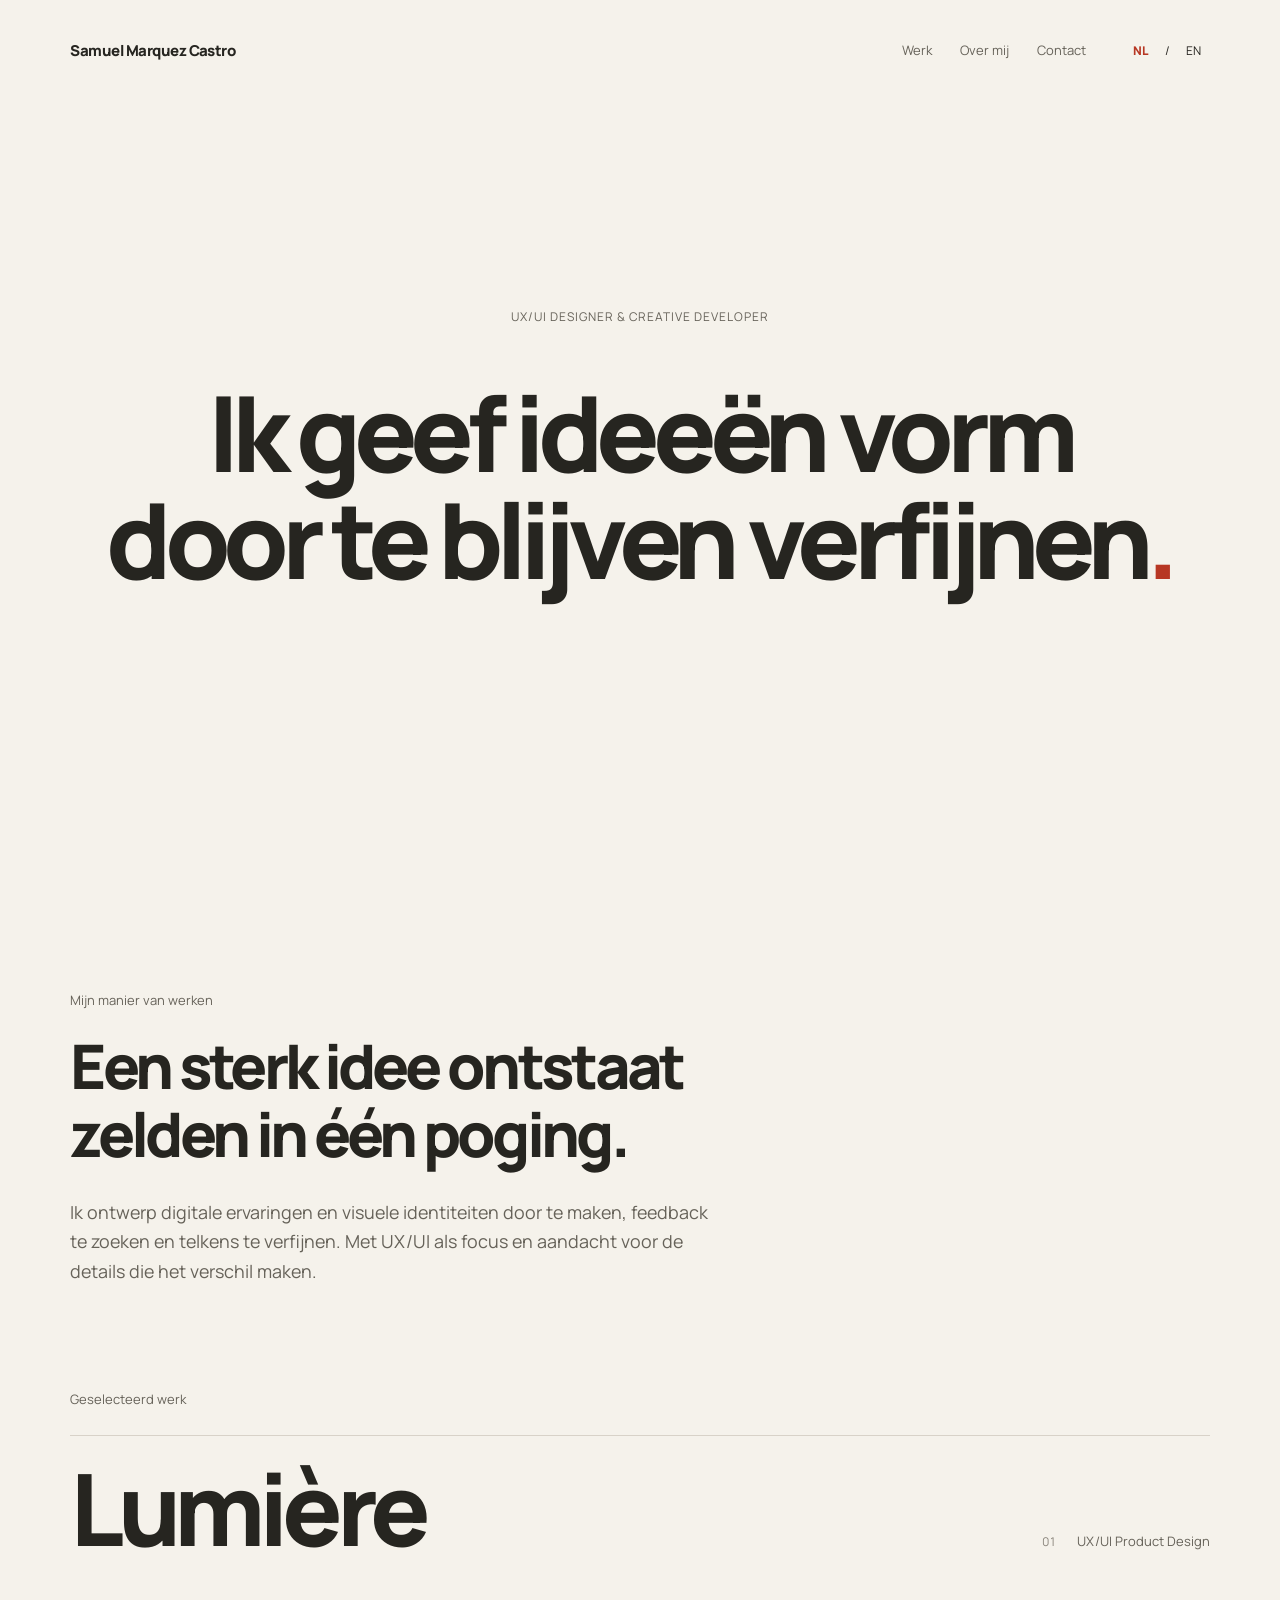
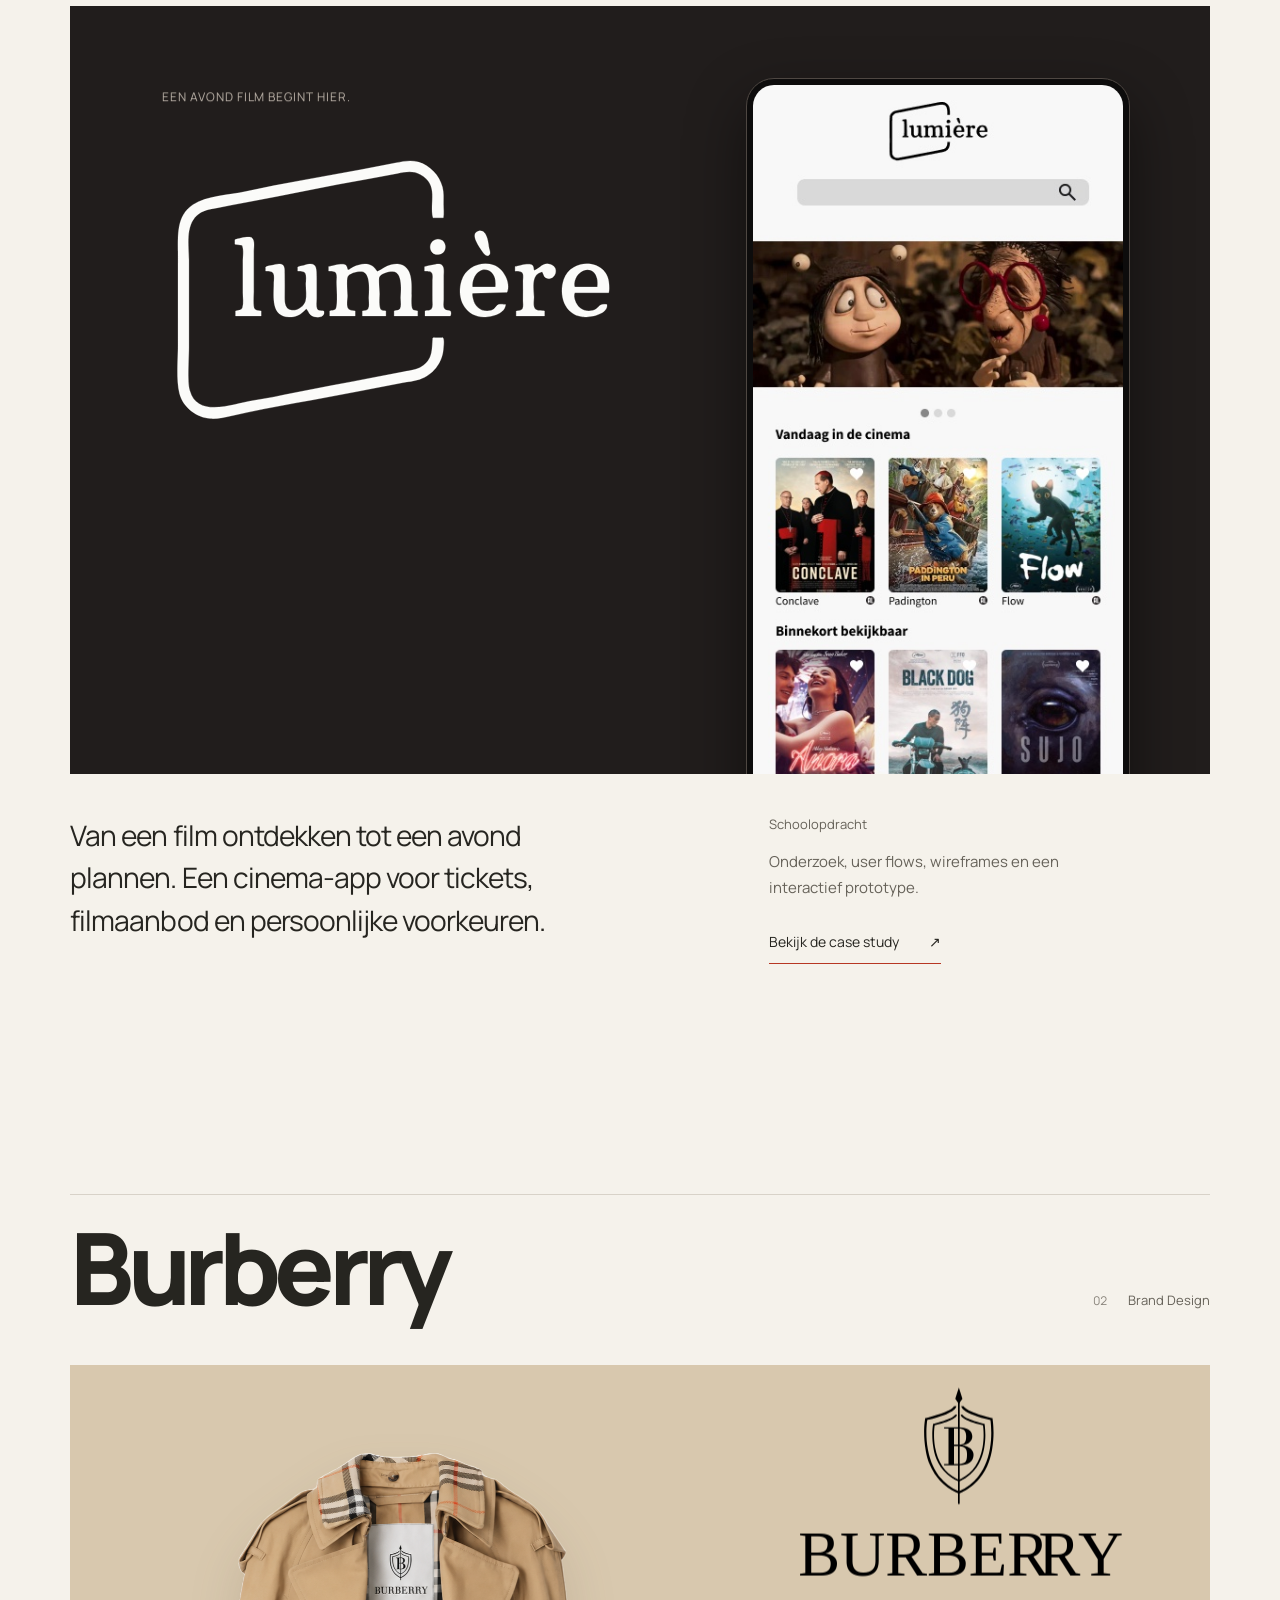
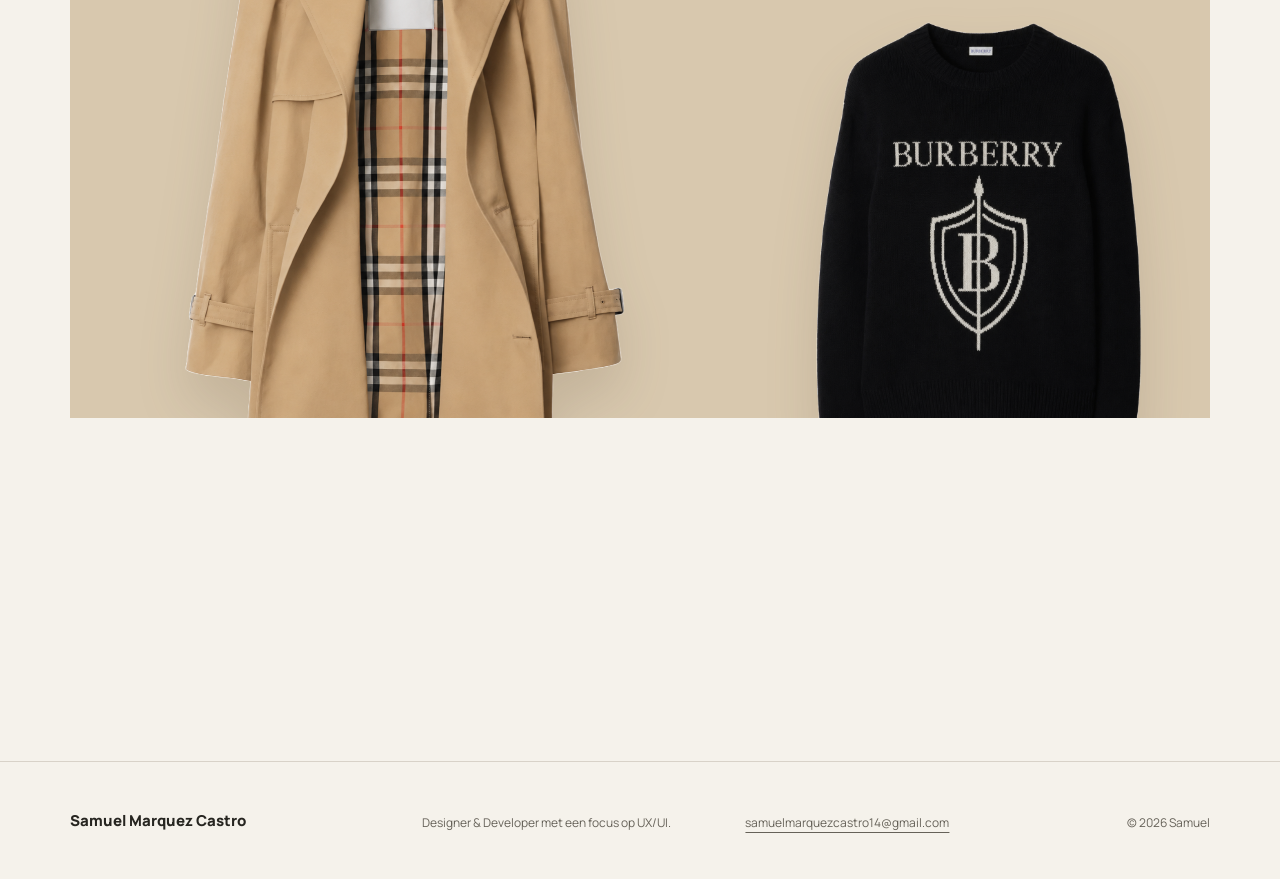
==== index.html @ d587b2b1 "Refine work page project presentation" ====
<!doctype html>
<html lang="nl">
<head>
  <meta charset="utf-8">
  <meta name="viewport" content="width=device-width, initial-scale=1">
  <meta name="description" content="Samuel Marquez Castro. Designer & Developer met een focus op UX/UI en visueel ontwerp.">
  <meta name="theme-color" content="#f5f2eb">
  <title>Samuel | Designer & Developer</title>
  <link rel="icon" href="assets/favicon.png" type="image/png">
  <link rel="preload" href="assets/fonts/manrope-bold.ttf" as="font" type="font/ttf" crossorigin>
  <link rel="stylesheet" href="css/style.css?v=14">
  <script src="js/main.js?v=8" defer></script>
</head>
<body data-page="home">
  <a class="skip-link" href="#main" data-i18n="skip">Naar de inhoud</a>

  <header class="site-header">
    <a class="wordmark" href="index.html" aria-label="Samuel Marquez Castro, home">
      <span class="wordmark-full">Samuel Marquez Castro</span>
      <span class="wordmark-short" aria-hidden="true">SMC</span>
    </a>
    <div class="header-actions">
      <nav class="site-nav" aria-label="Hoofdnavigatie" data-i18n-aria="mainNavigation">
        <a href="work.html" data-page-link="work.html" data-i18n="navWork">Werk</a>
        <a href="about.html" data-page-link="about.html" data-i18n="navAbout">Over mij</a>
        <a href="contact.html" data-page-link="contact.html" data-i18n="navContact">Contact</a>
      </nav>
      <nav class="language-switch" aria-label="Taalkeuze">
        <a href="?lang=nl" lang="nl" data-language="nl" aria-current="true">NL</a>
        <span aria-hidden="true">/</span>
        <a href="?lang=en" lang="en" data-language="en">EN</a>
      </nav>
    </div>
  </header>

  <main id="main" tabindex="-1">
    <section class="hero" aria-labelledby="hero-title">
      <div class="hero-composition">
        <p class="hero-role" data-i18n="heroRole">UX/UI Designer &amp; Creative Developer</p>
        <h1 id="hero-title">
          <span class="hero-line" data-i18n="heroLineOne">Ik geef ideeën vorm</span>
          <span class="hero-line"><span data-i18n="heroLineTwo">door te blijven verfijnen</span><span class="accent">.</span></span>
        </h1>
      </div>
    </section>

    <section class="introduction content-width" aria-labelledby="intro-title">
      <p class="section-label" data-i18n="introLabel">Mijn manier van werken</p>
      <h2 id="intro-title" data-i18n="introTitle">Een sterk idee ontstaat zelden in één poging.</h2>
      <p class="intro-copy" data-i18n="introCopy">Ik ontwerp digitale ervaringen en visuele identiteiten door te maken, feedback te zoeken en telkens te verfijnen. Met UX/UI als focus en aandacht voor de details die het verschil maken.</p>
    </section>

    <section class="selected-work content-width" aria-labelledby="work-title">
      <h2 id="work-title" class="section-label" data-i18n="selectedWork">Geselecteerd werk</h2>
      <article id="lumiere" class="project project-lumiere" aria-labelledby="lumiere-title">
        <div class="project-heading">
          <p class="project-index" aria-hidden="true">01</p>
          <h3 id="lumiere-title">Lumière</h3>
          <p class="project-discipline">UX/UI Product Design</p>
        </div>
        <figure class="project-stage project-stage-lumiere">
          <div class="lumiere-identity">
            <span data-i18n="lumiereTagline">Een avond film begint hier.</span>
            <img src="assets/images/lumiere-logo.svg" width="465" height="290" alt="">
          </div>
          <div class="lumiere-device">
            <img src="assets/images/lumiere-home.jpg" width="393" height="852"
              alt="Het Lumière-homescherm met filmaanbod, zoekfunctie en navigatie."
              data-i18n-alt="lumiereAlt" loading="lazy" decoding="async">
          </div>
        </figure>
        <div class="project-context">
          <p class="project-description" data-i18n="lumiereDescription">Van een film ontdekken tot een avond plannen. Een cinema-app voor tickets, filmaanbod en persoonlijke voorkeuren.</p>
          <div class="project-facts">
            <p class="section-label" data-i18n="schoolProject">Schoolopdracht</p>
            <p data-i18n="lumiereProcess">Onderzoek, user flows, wireframes en een interactief prototype.</p>
            <a class="project-link" href="lumiere.html?lang=nl" data-page-link="lumiere.html">
              <span data-i18n="viewCaseStudy">Bekijk de case study</span><span aria-hidden="true">↗</span>
            </a>
          </div>
        </div>
      </article>

      <article id="burberry" class="project project-burberry" aria-labelledby="burberry-title">
        <div class="project-heading">
          <p class="project-index" aria-hidden="true">02</p>
          <h3 id="burberry-title">Burberry</h3>
          <p class="project-discipline">Brand Design</p>
        </div>
        <figure class="project-stage project-stage-burberry">
          <div class="burberry-preview-logo" aria-hidden="true">
            <img src="Burberry_project/Assets/Burberry%20rebrand.svg" width="1000" height="1000" alt="" loading="lazy" decoding="async">
          </div>
          <div class="burberry-garment burberry-garment-coat">
            <img src="assets/images/burberry-coat.png" width="1086" height="1448"
              alt="Trenchcoat met het ontworpen Burberry-label."
              data-i18n-alt="burberryJacketAlt" loading="lazy" decoding="async">
          </div>
          <div class="burberry-garment burberry-garment-knit">
            <img src="assets/images/burberry-knit.png" width="1122" height="1402"
              alt="Zwarte trui met het Burberry-woordmerk en monogram."
              data-i18n-alt="burberryKnitAlt" loading="lazy" decoding="async">
          </div>
        </figure>
        <div class="project-context">
          <p class="project-description" data-i18n="burberryDescription">Een rustigere, moderne identiteit die het Britse erfgoed herkenbaar houdt.</p>
          <div class="project-facts">
            <p class="section-label" data-i18n="personalProject">Persoonlijk project</p>
            <p data-i18n="burberryProcess">Merkonderzoek, identiteit, logo-exploratie en toepassingen.</p>
            <a class="project-link" href="burberry.html?lang=nl" data-page-link="burberry.html">
              <span data-i18n="viewCaseStudy">Bekijk de case study</span><span aria-hidden="true">↗</span>
            </a>
          </div>
        </div>
      </article>
    </section>
  </main>
  <footer class="site-footer content-width">
    <a class="footer-name" href="index.html" data-page-link="index.html">Samuel Marquez Castro</a>
    <p data-i18n="footerRole">Designer &amp; Developer met een focus op UX/UI.</p>
    <a class="footer-email" href="mailto:samuelmarquezcastro14@gmail.com">samuelmarquezcastro14@gmail.com</a>
    <p class="footer-meta">© <span data-current-year></span> Samuel</p>
  </footer>
</body>
</html>
---- css/style.css ----
/* Gedeelde portfolio-stijlen. Kleuren en buitenmarges staan in :root. */

@font-face {
  font-family: Manrope;
  src: url('../assets/fonts/manrope-bold.ttf') format('truetype');
  font-weight: 800;
  font-style: normal;
  font-display: swap;
}
@font-face {
  font-family: Manrope;
  src: url('../assets/fonts/manrope-regular.ttf') format('truetype');
  font-weight: 400;
  font-style: normal;
  font-display: swap;
}

:root {
  --background: #f5f2eb;
  --text: #262520;
  --accent: #b73723;
  --gutter: clamp(24px, 5.5vw, 104px);
}

* { box-sizing: border-box; }
html { color-scheme: light; }
body {
  margin: 0;
  background: var(--background);
  color: var(--text);
  font-family: Manrope, Arial, sans-serif;
  -webkit-font-smoothing: antialiased;
}
a { color: inherit; text-decoration: none; }
::selection { background: var(--accent); color: var(--background); }
:focus-visible { outline: 2px solid var(--accent); outline-offset: 6px; }
main:focus { outline: none; }
.accent { color: var(--accent); }

/* Header staat bovenop de hero en telt niet op bij de schermhoogte. */
.site-header {
  position: absolute;
  z-index: 1;
  inset: 0 0 auto;
  max-width: 1800px;
  height: 100px;
  margin-inline: auto;
  padding-inline: var(--gutter);
  display: flex;
  align-items: center;
  justify-content: space-between;
}
.site-header-static { position: relative; }
.wordmark {
  padding-block: 12px;
  font-size: 15px;
  font-weight: 800;
  letter-spacing: -.035em;
}
.wordmark-short { display: none; }
.header-actions { display: flex; align-items: center; gap: clamp(20px, 3vw, 54px); }
.site-nav { display: flex; align-items: center; gap: clamp(16px, 2.2vw, 36px); font-size: 13px; }
.site-nav a { padding-block: 12px; color: #666259; }
.site-nav a:hover,
.site-nav a[aria-current="page"] { color: var(--text); }
.site-nav a[aria-current="page"] { text-decoration: underline; text-decoration-color: var(--accent); text-underline-offset: 7px; }
.language-switch { display: flex; align-items: center; gap: 8px; font-size: 12px; }
.language-switch a { min-height: 44px; min-width: 32px; display: grid; place-items: center; }
.language-switch a[aria-current] { color: var(--accent); font-weight: 800; }
.language-switch a:hover { text-decoration: underline; text-underline-offset: 5px; }

/* Eén volledig openingsscherm met uitsluitend de grote titel. */
.hero {
  min-height: 100svh;
  min-height: 100dvh;
  max-width: 1800px;
  margin-inline: auto;
  padding: 120px var(--gutter);
  display: flex;
  align-items: center;
}
.hero-composition { width: 100%; text-align: center; }
.hero-role {
  margin: 0 0 clamp(28px, 4vw, 54px);
  font-size: 12px;
  line-height: 1.5;
  letter-spacing: .08em;
  text-transform: uppercase;
  color: #666259;
}
.hero h1 {
  width: 100%;
  margin: 0;
  text-align: center;
  font-size: clamp(54px, 8.2vw, 138px);
  font-weight: 800;
  line-height: 1.02;
  letter-spacing: -.07em;
  opacity: var(--hero-opacity, 1);
  transform: translate3d(0, var(--hero-shift, 0), 0);
  will-change: transform, opacity;
}
.hero-line { display: block; text-wrap: balance; }

/* Dezelfde marges verbinden de tekst en projectbeelden met de hero. */
.content-width { max-width: 1800px; margin-inline: auto; padding-inline: var(--gutter); }
.section-label { margin: 0; font-size: 13px; font-weight: 400; line-height: 1.6; color: #666259; }
.introduction { padding-block: clamp(80px, 7vw, 115px) clamp(75px, 8vw, 110px); }
.introduction h2 {
  max-width: 20ch;
  margin: 22px 0 0;
  font-size: clamp(40px, 4.8vw, 76px);
  font-weight: 800;
  line-height: 1.1;
  letter-spacing: -.06em;
  text-wrap: balance;
}
.intro-copy { max-width: 58ch; margin: 30px 0 0; font-size: clamp(17px, 1.4vw, 20px); line-height: 1.65; color: #666259; }
.selected-work { padding-bottom: clamp(90px, 12vw, 180px); }
.project-heading {
  display: grid;
  grid-template-columns: minmax(0, 1fr) auto auto;
  align-items: baseline;
  column-gap: clamp(12px, 1.6vw, 24px);
  margin-block: 26px 42px;
  padding-top: 18px;
  border-top: 1px solid #d8d2c8;
}
.project-heading h3 { grid-column: 1; grid-row: 1; margin: 0; font-size: clamp(52px, 7.8vw, 120px); font-weight: 800; line-height: 1.1; letter-spacing: -.065em; }
.project-heading .project-index { grid-column: 2; grid-row: 1; }
.project-heading .project-discipline { grid-column: 3; grid-row: 1; }
.project-index { margin: 0; font-size: 12px; color: #8a857c; font-variant-numeric: tabular-nums; }
.project-discipline { margin: 0; font-size: 13px; color: #666259; }
.project-stage {
  position: relative;
  overflow: hidden;
  margin: 0;
  min-height: clamp(560px, 51vw, 820px);
  --identity-shift: 0px;
  --device-shift: 0px;
  --logo-shift: 0px;
  --coat-shift: 0px;
  --knit-shift: 0px;
}
.project-stage-lumiere { min-height: clamp(630px, 60vw, 850px); background: #211d1c; color: #f2eee6; }
.lumiere-identity {
  position: absolute;
  z-index: 1;
  inset: 13% auto auto 8%;
  display: flex;
  flex-direction: column;
  align-items: flex-start;
  transform: translate3d(0, var(--identity-shift), 0);
}
.lumiere-identity span { margin-bottom: clamp(20px, 3vw, 38px); font-size: 12px; letter-spacing: .08em; text-transform: uppercase; color: #bdb4aa; }
.lumiere-identity img {
  display: block;
  width: clamp(300px, 36vw, 490px);
  height: auto;
  filter: invert(1);
}
.lumiere-device {
  position: absolute;
  z-index: 2;
  right: 7%;
  bottom: -12%;
  width: clamp(265px, 30vw, 400px);
  padding: 6px;
  border: 1px solid #4e4742;
  border-radius: 28px;
  background: #0d0c0c;
  box-shadow: 0 24px 60px #0007;
  transform: translate3d(0, var(--device-shift), 0);
}
.lumiere-device img {
  display: block;
  width: 100%;
  height: auto;
  border-radius: 21px;
}
.project-context { display: grid; grid-template-columns: 1.2fr 1fr; gap: 15%; margin-top: 40px; }
.project-description { margin: 0; max-width: 30ch; font-size: clamp(21px, 2.2vw, 32px); line-height: 1.5; letter-spacing: -.035em; }
.project-facts > p:not(.section-label) { max-width: 36ch; font-size: 15px; line-height: 1.7; color: #666259; margin: 14px 0 20px; }
.project-link { display: inline-flex; gap: 30px; align-items: center; min-height: 44px; border-bottom: 1px solid var(--accent); font-size: 14px; }
.project-link:hover { color: var(--accent); }
.project-link > span:last-child { transition: transform .25s ease; }
.project-link:hover > span:last-child { transform: translate(3px, -3px); }

.project-burberry { margin-top: clamp(150px, 18vw, 290px); }
.project-stage-burberry { background: #d8c8ae; }
.burberry-preview-logo {
  position: absolute;
  z-index: 1;
  top: 4%;
  right: 7%;
  width: min(30%, 360px);
  aspect-ratio: 3 / 2;
  overflow: hidden;
  transform: translate3d(0, var(--logo-shift), 0);
}
.burberry-preview-logo img,
.work-burberry-logo-crop img {
  position: absolute;
  display: block;
  width: 166.667%;
  max-width: none;
  height: auto;
  left: -33.333%;
  top: -67.5%;
}
.burberry-garment { position: absolute; z-index: 2; }
.burberry-garment img {
  display: block;
  width: 100%;
  height: auto;
  filter: drop-shadow(0 28px 25px #5a49352a);
}
.burberry-garment-coat {
  left: 5%;
  bottom: -18%;
  width: min(48%, 720px);
  transform: translate3d(0, var(--coat-shift), 0);
}
.burberry-garment-knit {
  right: 4%;
  bottom: -16%;
  width: min(34%, 510px);
  transform: translate3d(0, var(--knit-shift), 0);
}

.page-hero { padding-block: clamp(65px, 6vw, 100px) clamp(65px, 7vw, 105px); }
.page-hero h1,
.contact-page h1 {
  max-width: 19ch;
  margin: 22px 0 0;
  font-size: clamp(50px, 6vw, 94px);
  font-weight: 800;
  line-height: 1.06;
  letter-spacing: -.065em;
  text-wrap: balance;
}
.page-intro { max-width: 58ch; margin: 30px 0 0; font-size: clamp(17px, 1.4vw, 20px); line-height: 1.65; color: #666259; }
.about-hero {
  display: grid;
  grid-template-columns: minmax(0, 1.35fr) minmax(280px, .65fr);
  gap: clamp(50px, 7vw, 120px);
  align-items: center;
}
.about-hero-copy h1 { max-width: 12ch; }
.about-hero-copy .page-intro { max-width: 47ch; }
.about-portrait { margin: 0; }
.about-portrait img { display: block; width: 100%; height: auto; aspect-ratio: 4 / 5; object-fit: cover; }
.about-portrait figcaption { margin-top: 12px; font-size: 11px; color: #8a857c; }
.work-hero {
  display: grid;
  grid-template-columns: minmax(0, 1.2fr) minmax(300px, .8fr);
  gap: clamp(60px, 9vw, 150px);
  align-items: end;
}
.work-hero h1 { max-width: 15ch; font-size: clamp(50px, 5.4vw, 84px); }
.work-hero-intro {
  padding-left: clamp(24px, 3vw, 46px);
  border-left: 1px solid #d8d2c8;
}
.work-hero-intro .page-intro { margin-top: 0; }
.work-list { padding-bottom: clamp(130px, 17vw, 260px); }
.work-row {
  display: grid;
  grid-template-columns: repeat(2, minmax(0, 1fr));
  column-gap: clamp(48px, 8vw, 130px);
  align-items: start;
  padding-block: clamp(44px, 6vw, 92px) clamp(90px, 10vw, 155px);
  border-top: 1px solid #d8d2c8;
}
.work-row:last-child { border-bottom: 1px solid #d8d2c8; }
.work-project-header {
  grid-column: 1 / -1;
  display: grid;
  grid-template-columns: minmax(0, 1fr) auto auto;
  align-items: baseline;
  gap: 0 clamp(12px, 1.6vw, 24px);
  margin-bottom: clamp(30px, 4vw, 54px);
}
.work-project-header > .project-index { grid-column: 2; grid-row: 1; }
.work-title-group { display: contents; }
.work-title-group h2 { grid-column: 1; grid-row: 1; }
.work-title-group .work-discipline { grid-column: 3; grid-row: 1; }
.work-row h2 { margin: 0; font-size: clamp(52px, 5.5vw, 90px); line-height: 1; letter-spacing: -.065em; }
.work-discipline { margin: 0; font-size: 12px; color: #666259; }
.work-thumbnail {
  position: relative;
  overflow: hidden;
  grid-column: 1;
  width: min(100%, 900px);
  min-height: 320px;
  aspect-ratio: 1.46 / 1;
  isolation: isolate;
}
.work-thumbnail img { position: absolute; z-index: 2; display: block; height: auto; transition: transform .5s cubic-bezier(.22, 1, .36, 1); }
.work-thumbnail:hover img { transform: translateY(-4px) scale(1.025); }
.work-thumbnail-lumiere { background: #211d1c; color: #f2eee6; }
.work-thumbnail-lumiere .work-thumbnail-logo { z-index: 1; top: 13%; left: 8%; width: 45%; filter: invert(1); transition: none; }
.work-thumbnail-lumiere:hover .work-thumbnail-logo { transform: none; }
.work-thumbnail-lumiere .work-preview-screen { right: 9%; bottom: -24%; width: 31%; border: 5px solid #0d0c0c; border-radius: 13px; }
.work-thumbnail-burberry { background: #d8c8ae; color: #2f281f; }
.work-thumbnail-burberry > img { right: 4%; bottom: -50%; width: 57%; filter: drop-shadow(0 16px 18px #5a49352a); }
.work-thumbnail-burberry > .work-burberry-logo-crop {
  position: absolute;
  z-index: 1;
  top: 7%;
  left: 8%;
  width: 45%;
  aspect-ratio: 3 / 2;
  overflow: hidden;
}
.work-thumbnail-burberry .work-burberry-logo-crop img { z-index: 1; transition: none; }
.work-thumbnail-burberry:hover .work-burberry-logo-crop img { transform: none; }
.work-open-label {
  position: absolute;
  z-index: 4;
  right: 0;
  bottom: 0;
  display: flex;
  align-items: center;
  gap: 28px;
  padding: 16px 20px;
  background: var(--background);
  color: var(--text);
  font-size: 12px;
  transition: color .25s ease, padding-right .25s ease;
}
.work-thumbnail:hover .work-open-label,
.work-thumbnail:focus-visible .work-open-label { color: var(--accent); padding-right: 24px; }
.work-project-copy { grid-column: 2; }
.work-contribution {
  max-width: 22ch;
  margin: 18px 0 26px;
  font-size: clamp(24px, 2.1vw, 34px);
  line-height: 1.2;
  letter-spacing: -.045em;
}
.work-project-copy > p:not(.section-label, .work-contribution, .work-type) {
  max-width: 35ch;
  margin: 0;
  font-size: 14px;
  line-height: 1.7;
  color: #666259;
}
.work-type { margin: 25px 0 0; font-size: 11px; color: #8a857c; }
.work-process {
  counter-reset: work-step;
  display: grid;
  grid-template-columns: repeat(2, minmax(0, 1fr));
  gap: 18px 24px;
  margin: clamp(38px, 4vw, 58px) 0 0;
  padding: 22px 0 0;
  border-top: 1px solid #d8d2c8;
  list-style: none;
}
.work-process li {
  counter-increment: work-step;
  display: flex;
  align-items: baseline;
  gap: 9px;
  font-size: 11px;
  color: #666259;
}
.work-process li::before {
  content: "0" counter(work-step);
  font-variant-numeric: tabular-nums;
  color: var(--accent);
}
.about-story {
  padding-block: clamp(65px, 7vw, 105px);
  border-top: 1px solid #d8d2c8;
}
.about-story h2 { max-width: 23ch; margin: 22px 0 28px; font-size: clamp(34px, 4vw, 62px); line-height: 1.12; letter-spacing: -.055em; }
.about-story div > p { max-width: 55ch; margin: 0; font-size: 17px; line-height: 1.8; color: #666259; }
.process { padding-block: clamp(80px, 9vw, 140px); border-top: 1px solid #d8d2c8; }
.process-grid { display: grid; grid-template-columns: repeat(3, 1fr); gap: clamp(30px, 5vw, 80px); margin-top: 36px; }
.process-grid article { min-height: 310px; padding: 24px; background: #e9e3d8; display: flex; flex-direction: column; }
.process-grid article:nth-child(2) { background: #262520; color: #f5f2eb; }
.process-grid article:nth-child(3) { background: #b73723; color: #f5f2eb; }
.process-grid .service-number { margin-bottom: auto; color: currentColor; opacity: .55; }
.process-grid h3 { margin: 50px 0 15px; font-size: clamp(27px, 3vw, 44px); letter-spacing: -.05em; }
.process-grid article > p:last-child { max-width: 29ch; margin: 0; font-size: 14px; line-height: 1.7; color: currentColor; opacity: .75; }
.services { padding-block: clamp(80px, 9vw, 140px); }
.services-grid { display: grid; grid-template-columns: repeat(3, 1fr); gap: clamp(30px, 5vw, 80px); margin-top: 36px; }
.services-grid article { padding-top: 22px; border-top: 1px solid #d8d2c8; }
.service-number { margin: 0 0 60px; font-size: 12px; color: #8a857c; }
.services-grid h3 { margin: 0 0 18px; font-size: clamp(24px, 2.6vw, 38px); letter-spacing: -.04em; }
.services-grid article > p:last-child { max-width: 31ch; margin: 0; font-size: 15px; line-height: 1.7; color: #666259; }
.tools-line { margin: clamp(70px, 9vw, 130px) 0 0; padding-top: 20px; border-top: 1px solid #d8d2c8; font-size: 13px; line-height: 2; color: #666259; }
.tools-line span { color: var(--text); }
.contact-page { min-height: calc(100svh - 100px); padding-block: clamp(65px, 6vw, 100px) clamp(90px, 10vw, 140px); }
.contact-panel {
  margin-top: clamp(75px, 8vw, 120px);
  padding: clamp(38px, 6vw, 90px);
  background: var(--text);
  color: var(--background);
}
.contact-kicker { margin: 0 0 clamp(70px, 10vw, 145px); font-size: 12px; color: #bbb5aa; }
.contact-email {
  display: flex;
  align-items: center;
  justify-content: space-between;
  gap: 35px;
  padding-bottom: 16px;
  border-bottom: 2px solid #716c63;
  font-size: clamp(22px, 3.5vw, 56px);
  line-height: 1.2;
  letter-spacing: -.05em;
  transition: border-color .25s ease;
}
.contact-email:hover { border-color: var(--accent); }
.contact-email span { transition: transform .25s ease; }
.contact-email:hover span:last-child { transform: translate(4px, -4px); }
.contact-details {
  display: grid;
  grid-template-columns: 1fr 1fr;
  gap: 12%;
  margin-top: clamp(70px, 9vw, 125px);
  padding-block: 30px;
  border-block: 1px solid #d8d2c8;
}
.contact-details > div { display: grid; grid-template-columns: .55fr 1fr; gap: 25px; }
.contact-details > div > p:last-child { max-width: 31ch; margin: 0; font-size: 14px; line-height: 1.7; }
.site-footer {
  display: grid;
  grid-template-columns: 1.1fr 1fr 1.2fr auto;
  gap: 32px;
  align-items: end;
  padding-block: 48px;
  border-top: 1px solid #d8d2c8;
  font-size: 12px;
  color: #666259;
}
.site-footer p { margin: 0; }
.footer-name { font-size: 15px; font-weight: 800; color: var(--text); }
.footer-name span { color: var(--accent); }
.footer-email { text-decoration: underline; text-underline-offset: 5px; }
.footer-email:hover { color: var(--text); }
.footer-meta { justify-self: end; }

/* Alleen JavaScript voegt de startstatus toe. Zonder JS blijft alles zichtbaar. */
@media (prefers-reduced-motion: no-preference) {
  .lumiere-identity,
  .lumiere-device,
  .burberry-preview-logo,
  .burberry-garment {
    will-change: transform;
  }
  .reveal-pending {
    opacity: 0;
    transform: translate3d(0, 28px, 0);
  }
  .reveal-pending.is-revealed {
    opacity: 1;
    transform: translate3d(0, 0, 0);
    transition: opacity .8s cubic-bezier(.22, 1, .36, 1),
      transform .8s cubic-bezier(.22, 1, .36, 1);
  }
  .project-stage.reveal-pending { transform: translate3d(0, 20px, 0); }
  .project-stage.reveal-pending.is-revealed { transform: translate3d(0, 0, 0); }
  .project-stage.reveal-pending img { transform: translate3d(0, 18px, 0); }
  .project-stage.reveal-pending.is-revealed img {
    transform: translate3d(0, 0, 0);
    transition: transform 1.05s cubic-bezier(.22, 1, .36, 1) .08s;
  }
  .project-stage.reveal-pending.is-revealed .lumiere-device img,
  .project-stage.reveal-pending.is-revealed .burberry-preview-logo img { transition-delay: .16s; }
  .project-context.reveal-pending {
    transform: none;
  }
  .project-context.reveal-pending > * {
    opacity: 0;
    transform: translate3d(0, 22px, 0);
  }
  .project-context.reveal-pending.is-revealed > * {
    opacity: 1;
    transform: translate3d(0, 0, 0);
    transition: opacity .75s cubic-bezier(.22, 1, .36, 1),
      transform .75s cubic-bezier(.22, 1, .36, 1);
  }
  .project-context.reveal-pending.is-revealed > *:last-child { transition-delay: .1s; }
}
@media (prefers-reduced-motion: reduce) {
  .hero h1,
  .lumiere-identity,
  .lumiere-device,
  .burberry-preview-logo,
  .burberry-garment { transform: none; opacity: 1; }
  .project-link > span:last-child { transition: none; transform: none; }
  .work-thumbnail img,
  .work-open-label,
  .contact-email,
  .contact-email span { transition: none; }
  .work-thumbnail:hover img { transform: none; }
}

/* De hero blijft direct zichtbaar; alleen de regels komen subtiel binnen. */
@keyframes enter {
  from { opacity: 0; transform: translate3d(0, 20px, 0); }
  to { opacity: 1; transform: translate3d(0, 0, 0); }
}
@media (prefers-reduced-motion: no-preference) {
  .hero-role { animation: enter .7s cubic-bezier(.22, 1, .36, 1) both; }
  .hero-line { animation: enter .9s cubic-bezier(.22, 1, .36, 1) both; }
  .hero-line:first-child { animation-delay: .08s; }
  .hero-line:last-child { animation-delay: .16s; }
}

.skip-link {
  position: fixed;
  top: 12px;
  left: 20px;
  z-index: 2;
  padding: 12px 20px;
  background: var(--text);
  color: var(--background);
  transform: translateY(-160%);
}
.skip-link:focus { transform: translateY(0); }

/* Op mobiel delen beide regels dezelfde linkermarge. */
@media (max-width: 767px) {
  .site-header { height: 80px; }
  .wordmark { font-size: 18px; letter-spacing: -.055em; }
  .wordmark-full { display: none; }
  .wordmark-short { display: inline; }
  .header-actions { gap: 12px; }
  .site-nav { gap: 12px; font-size: 11px; }
  .site-nav a { padding-block: 14px; }
  .language-switch { gap: 3px; font-size: 10px; }
  .language-switch a { min-width: 23px; }
  .hero { padding-block: 100px; }
  .hero-role { max-width: 28ch; margin-inline: auto; font-size: 10px; }
  .hero h1 { font-size: clamp(43px, 11.8vw, 72px); line-height: 1.06; }
  .project-heading { gap: 8px 12px; margin-block: 22px 28px; }
  .project-heading h3 { grid-column: 1 / -1; grid-row: 1; }
  .project-heading .project-index { grid-column: 2; grid-row: 2; }
  .project-heading .project-discipline { grid-column: 3; grid-row: 2; }
  .project-stage { min-height: 540px; }
  .project-stage-lumiere { min-height: 570px; }
  .lumiere-identity { inset: 9% auto auto 8%; }
  .lumiere-identity span { margin-bottom: 21px; font-size: 10px; }
  .lumiere-identity img { width: min(40vw, 160px); }
  .lumiere-device { right: 8%; bottom: -7%; width: 58%; max-width: 250px; border-radius: 24px; }
  .lumiere-device img { border-radius: 16px; }
  .project-context { grid-template-columns: 1fr; gap: 28px; margin-top: 28px; }
  .project-burberry { margin-top: 130px; }
  .project-stage-burberry { min-height: 500px; }
  .burberry-preview-logo { top: 6%; right: 8%; width: min(50%, 210px); }
  .burberry-garment-coat { left: -13%; bottom: -7%; width: 78%; }
  .burberry-garment-knit { right: -10%; bottom: -3%; width: 55%; }
  .page-hero { padding-block: 65px 80px; }
  .page-hero h1,
  .contact-page h1 { margin-top: 18px; font-size: clamp(44px, 12vw, 64px); }
  .page-intro { margin-top: 24px; }
  .about-hero { grid-template-columns: 1fr; gap: 60px; }
  .about-portrait { width: 82%; margin-left: auto; }
  .work-hero { grid-template-columns: 1fr; gap: 42px; }
  .work-hero-intro { padding: 24px 0 0; border-top: 1px solid #d8d2c8; border-left: 0; }
  .work-row { grid-template-columns: 1fr; padding-block: 34px 105px; }
  .work-project-header { grid-column: 1; grid-template-columns: minmax(0, 1fr) auto auto; gap: 8px 12px; margin-bottom: 28px; }
  .work-title-group { display: contents; }
  .work-title-group h2 { grid-column: 1 / -1; grid-row: 1; }
  .work-project-header > .project-index { grid-column: 2; grid-row: 2; }
  .work-title-group .work-discipline { grid-column: 3; grid-row: 2; }
  .work-row h2 { font-size: clamp(48px, 15vw, 72px); }
  .work-discipline { margin-top: 0; }
  .work-thumbnail { grid-column: 1; min-height: 0; aspect-ratio: 1.25 / 1; }
  .work-thumbnail-lumiere .work-preview-screen { width: 34%; }
  .work-thumbnail-burberry > img { bottom: -42%; width: 61%; }
  .work-open-label { padding: 13px 15px; gap: 18px; font-size: 10px; }
  .work-project-copy { grid-column: 1; margin-top: 34px; }
  .work-contribution { max-width: 24ch; margin-top: 14px; }
  .work-process { margin-top: 42px; }
  .process-grid { grid-template-columns: 1fr; gap: 14px; }
  .process-grid article { min-height: 270px; }
  .services-grid { grid-template-columns: 1fr; gap: 56px; }
  .service-number { margin-bottom: 32px; }
  .contact-page { min-height: calc(100svh - 80px); padding-block: 65px 110px; }
  .contact-panel { margin-inline: calc(var(--gutter) * -1); padding-inline: var(--gutter); }
  .contact-kicker { margin-bottom: 75px; }
  .contact-email { max-width: 100%; gap: 14px; font-size: clamp(17px, 5vw, 22px); overflow-wrap: anywhere; }
  .contact-details { grid-template-columns: 1fr; gap: 38px; }
  .contact-details > div { grid-template-columns: 1fr; gap: 8px; }
  .site-footer { grid-template-columns: 1fr; gap: 16px; align-items: start; }
  .footer-meta { justify-self: start; margin-top: 18px; }
}
@media (max-width: 360px) {
  .site-header {
    height: 116px;
    flex-direction: column;
    align-items: flex-start;
    justify-content: center;
    gap: 4px;
  }
  .wordmark { padding-block: 0; }
  .header-actions { width: 100%; justify-content: space-between; gap: 8px; }
}
@media (max-height: 500px) and (min-width: 768px) {
  .hero { padding-block: 100px 40px; }
  .hero h1 { font-size: 18vh; }
}
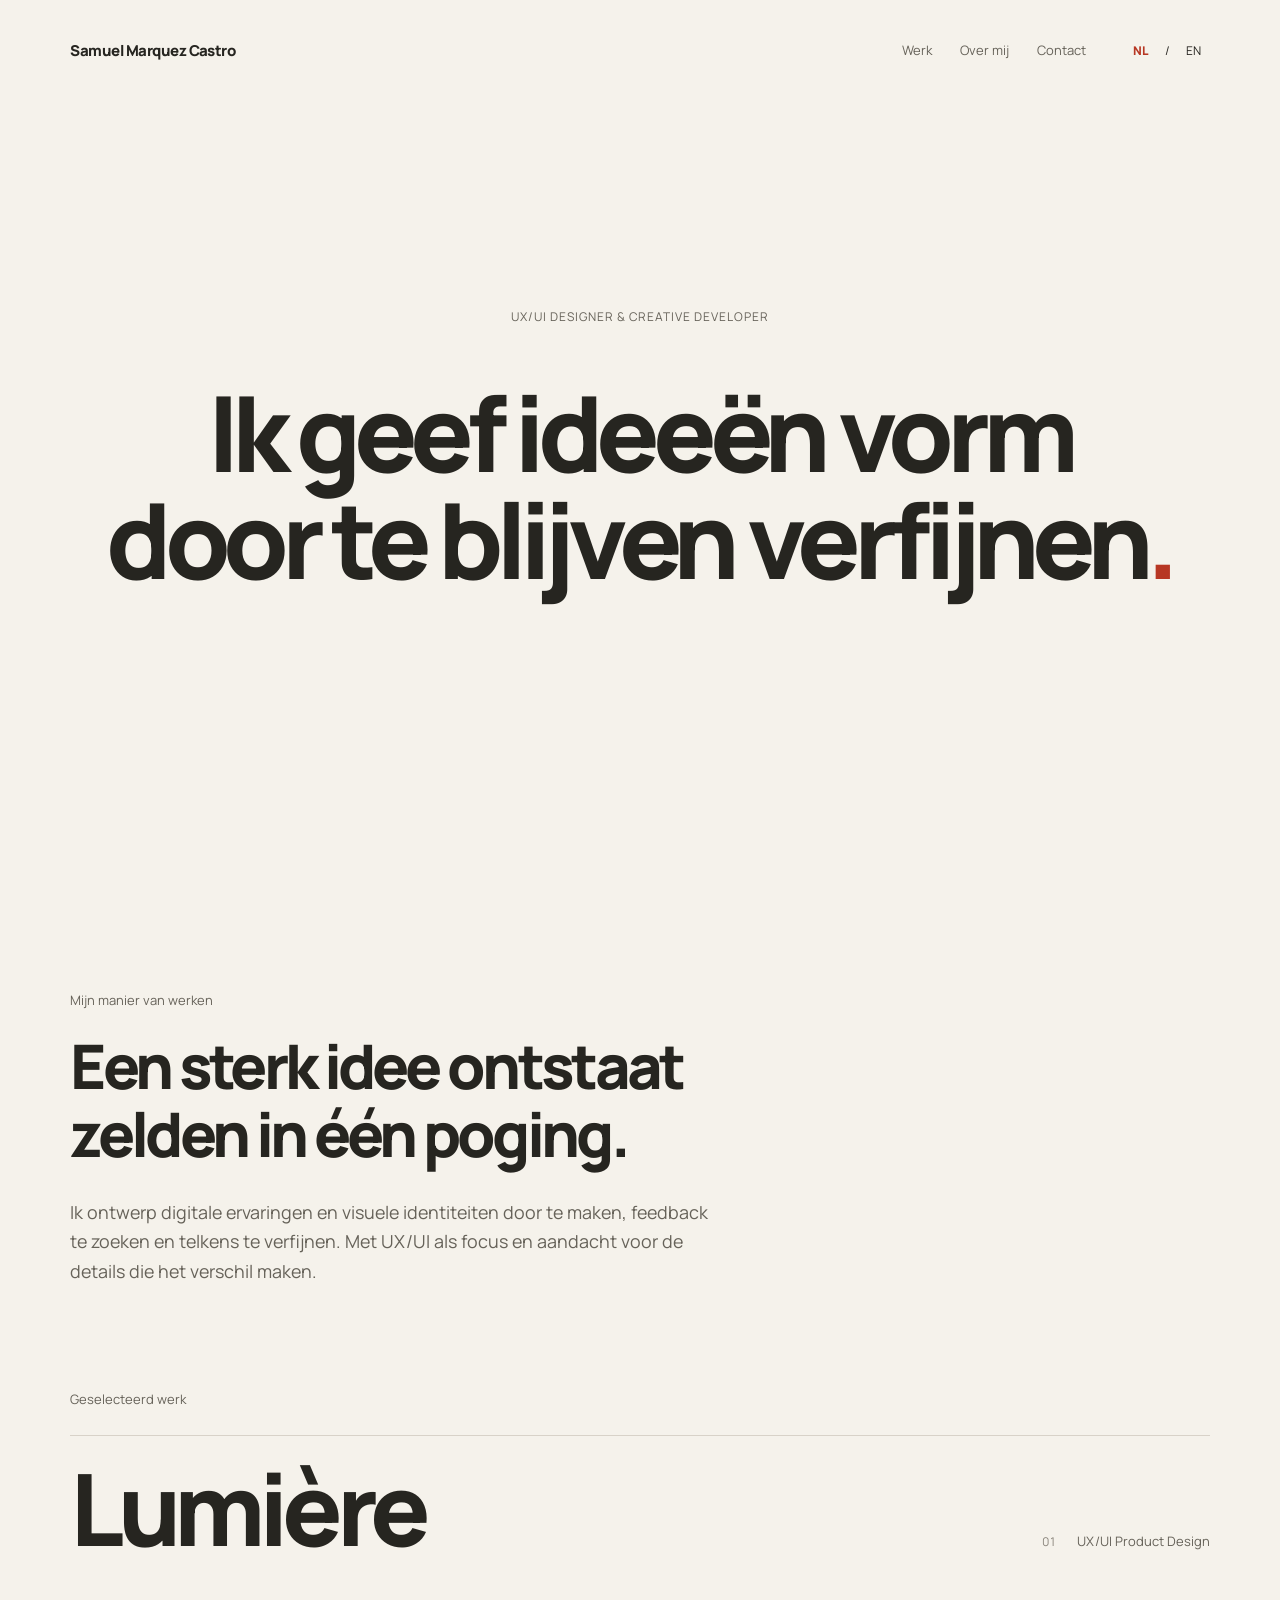
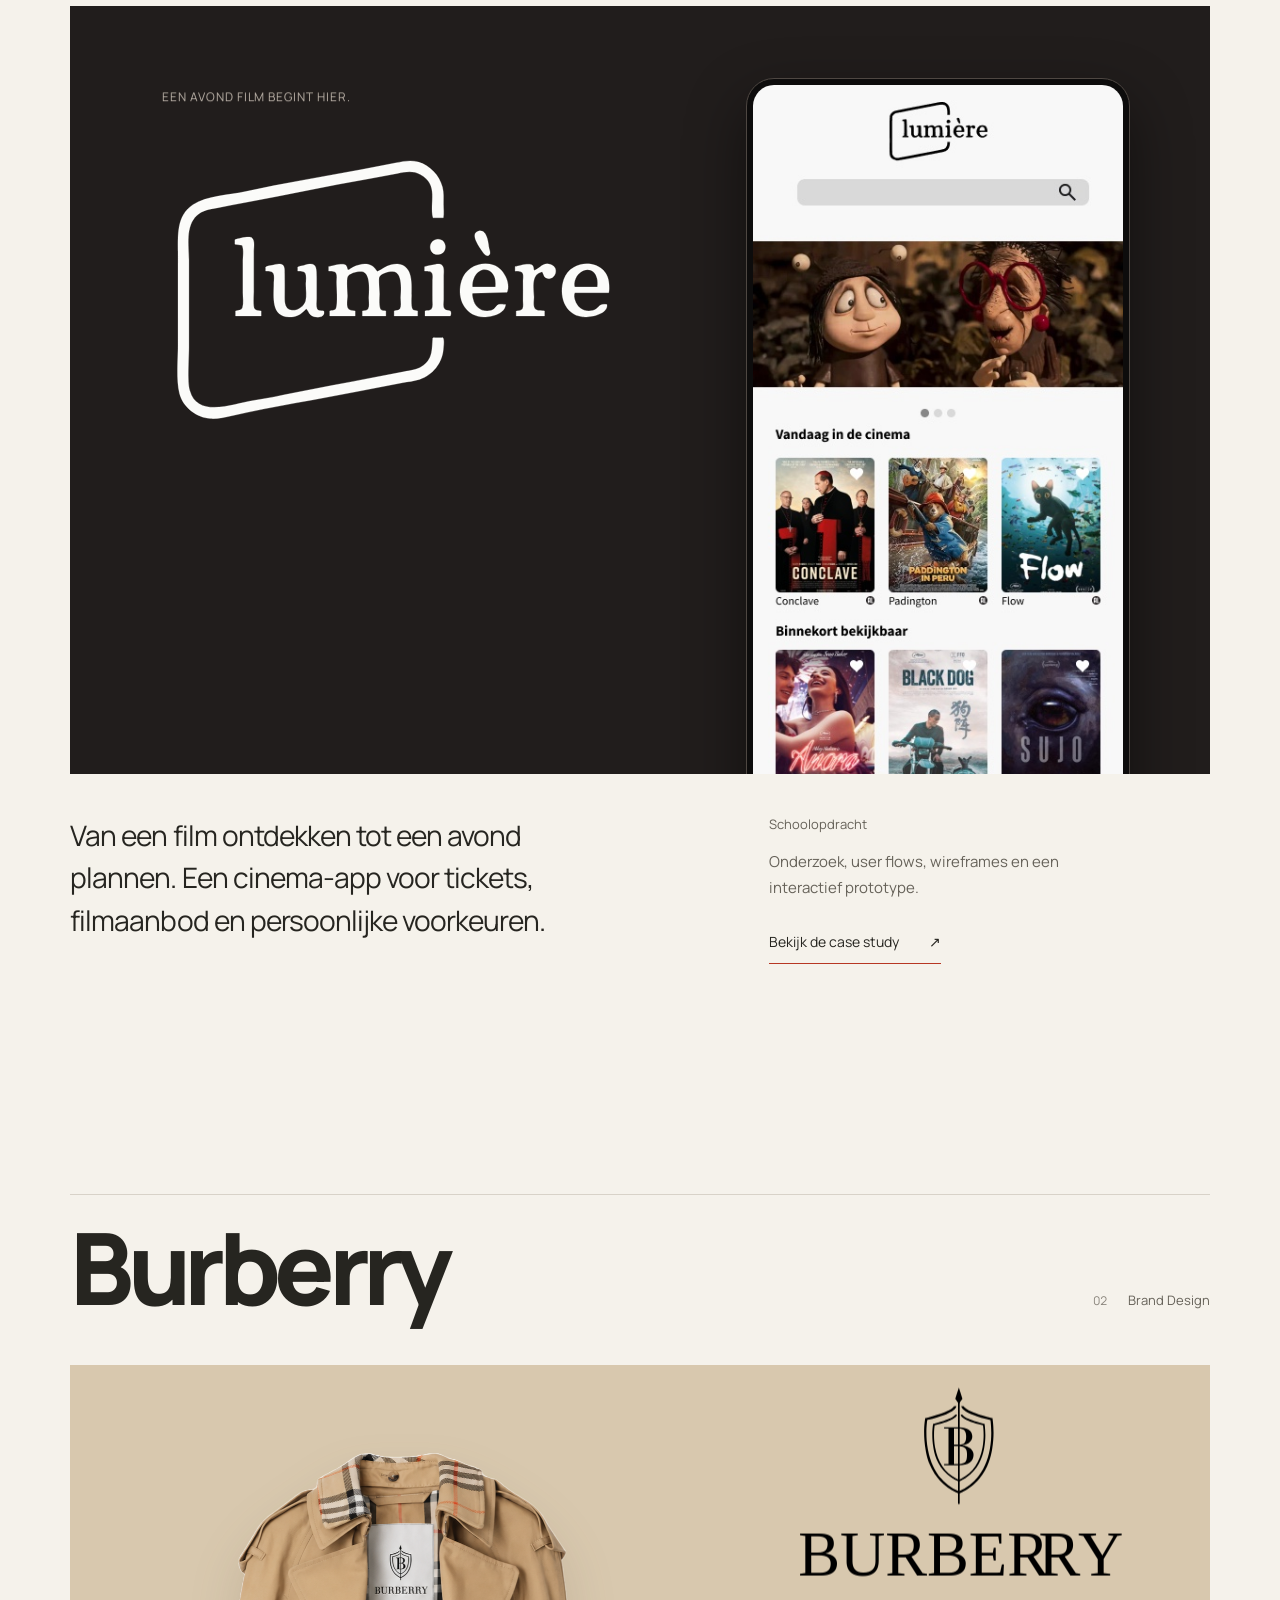
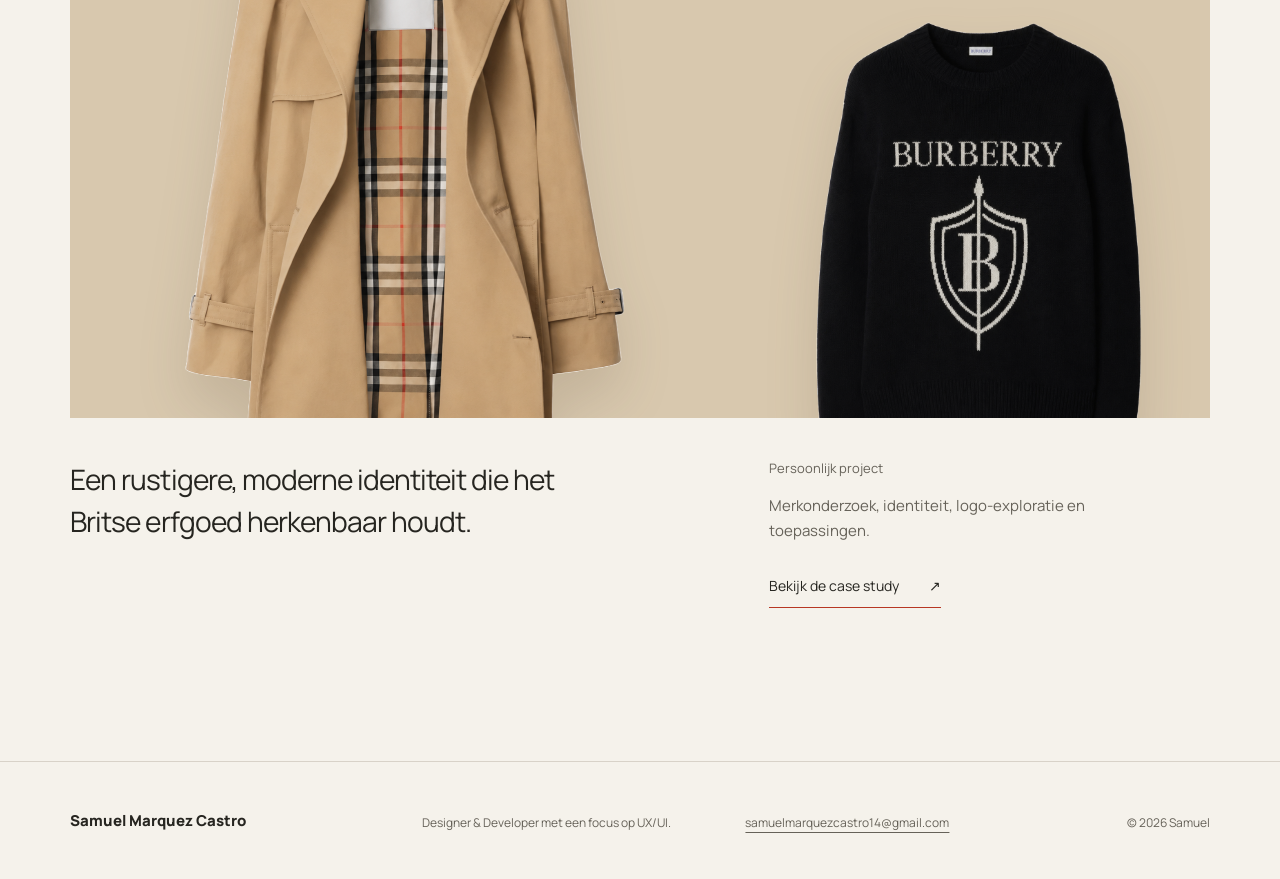
==== commit ba5f8d18: "Refine Licht en Liefde case study" ====
--- a/index.html
+++ b/index.html
@@ -9,7 +9,7 @@
   <link rel="icon" href="assets/favicon.png" type="image/png">
   <link rel="preload" href="assets/fonts/manrope-bold.ttf" as="font" type="font/ttf" crossorigin>
   <link rel="stylesheet" href="css/style.css?v=14">
-  <script src="js/main.js?v=8" defer></script>
+  <script src="js/main.js?v=20" defer></script>
 </head>
 <body data-page="home">
   <a class="skip-link" href="#main" data-i18n="skip">Naar de inhoud</a>
--- a/css/style.css
+++ b/css/style.css
@@ -298,6 +298,64 @@
 }
 .work-thumbnail img { position: absolute; z-index: 2; display: block; height: auto; transition: transform .5s cubic-bezier(.22, 1, .36, 1); }
 .work-thumbnail:hover img { transform: translateY(-4px) scale(1.025); }
+.work-thumbnail-light-love {
+  margin: 0;
+  background: #18284a;
+  color: #f6f2e9;
+}
+.work-light-love-title {
+  position: absolute;
+  z-index: 1;
+  top: 11%;
+  left: 8%;
+  display: flex;
+  flex-direction: column;
+  gap: 20px;
+}
+.work-light-love-title span { font-size: 10px; letter-spacing: .12em; text-transform: uppercase; opacity: .72; }
+.work-light-love-title strong { font-size: clamp(34px, 3.8vw, 60px); line-height: .92; letter-spacing: -.06em; }
+.work-browser-frame {
+  position: absolute;
+  z-index: 2;
+  top: 9%;
+  right: 7%;
+  width: 47%;
+  height: 104%;
+  overflow: hidden;
+  background: #fff;
+  box-shadow: 0 18px 35px #050b1838;
+}
+.work-thumbnail .work-browser-frame img { top: 0; left: 0; width: 100%; transition: transform .7s cubic-bezier(.22, 1, .36, 1); }
+.work-thumbnail-light-love:hover .work-browser-frame img { transform: translateY(-1.5%) scale(1.012); }
+.work-thumbnail-next {
+  margin: 0;
+  background: #eee7dc;
+  color: #191a18;
+}
+.work-thumbnail-next::after {
+  content: "";
+  position: absolute;
+  right: 0;
+  bottom: 0;
+  width: 42%;
+  height: 12px;
+  background: #eba936;
+}
+.work-next-screen {
+  position: absolute;
+  z-index: 1;
+  top: 8%;
+  left: 7%;
+  width: 53%;
+  height: 105%;
+  overflow: hidden;
+  background: #f7f2e9;
+  box-shadow: 0 18px 35px #4f473b26;
+}
+.work-thumbnail .work-next-screen img { top: 0; left: 0; width: 100%; transition: transform .7s cubic-bezier(.22, 1, .36, 1); }
+.work-thumbnail-next:hover .work-next-screen img { transform: translateY(-1.5%) scale(1.012); }
+.work-thumbnail .work-next-logo { z-index: 2; top: 20%; right: 7%; width: 29%; transition: none; }
+.work-thumbnail-next:hover .work-next-logo { transform: none; }
 .work-thumbnail-lumiere { background: #211d1c; color: #f2eee6; }
 .work-thumbnail-lumiere .work-thumbnail-logo { z-index: 1; top: 13%; left: 8%; width: 45%; filter: invert(1); transition: none; }
 .work-thumbnail-lumiere:hover .work-thumbnail-logo { transform: none; }
@@ -570,6 +628,11 @@
   .work-row h2 { font-size: clamp(48px, 15vw, 72px); }
   .work-discipline { margin-top: 0; }
   .work-thumbnail { grid-column: 1; min-height: 0; aspect-ratio: 1.25 / 1; }
+  .work-light-love-title { top: 9%; left: 7%; gap: 12px; }
+  .work-light-love-title strong { font-size: clamp(30px, 10vw, 47px); }
+  .work-browser-frame { right: 6%; width: 48%; }
+  .work-next-screen { left: 6%; width: 56%; }
+  .work-thumbnail .work-next-logo { top: 18%; right: 6%; width: 28%; }
   .work-thumbnail-lumiere .work-preview-screen { width: 34%; }
   .work-thumbnail-burberry > img { bottom: -42%; width: 61%; }
   .work-open-label { padding: 13px 15px; gap: 18px; font-size: 10px; }
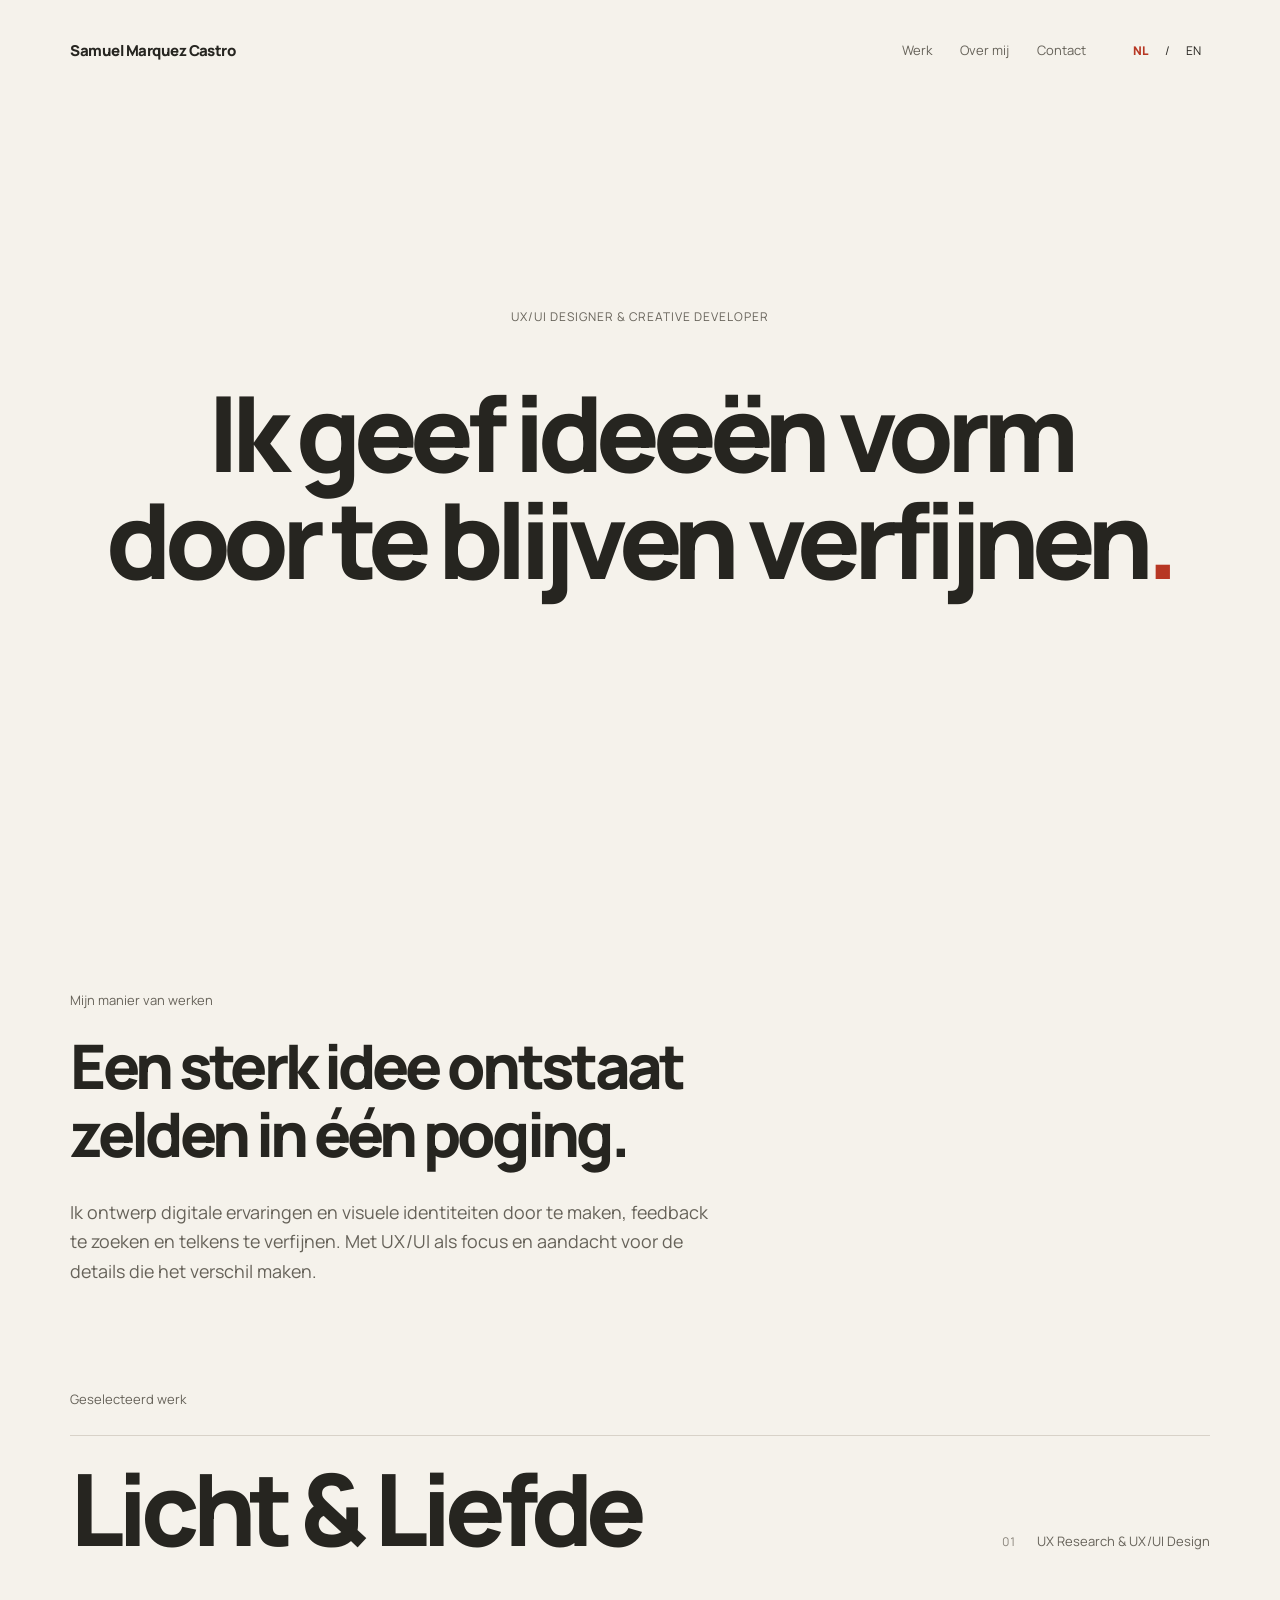
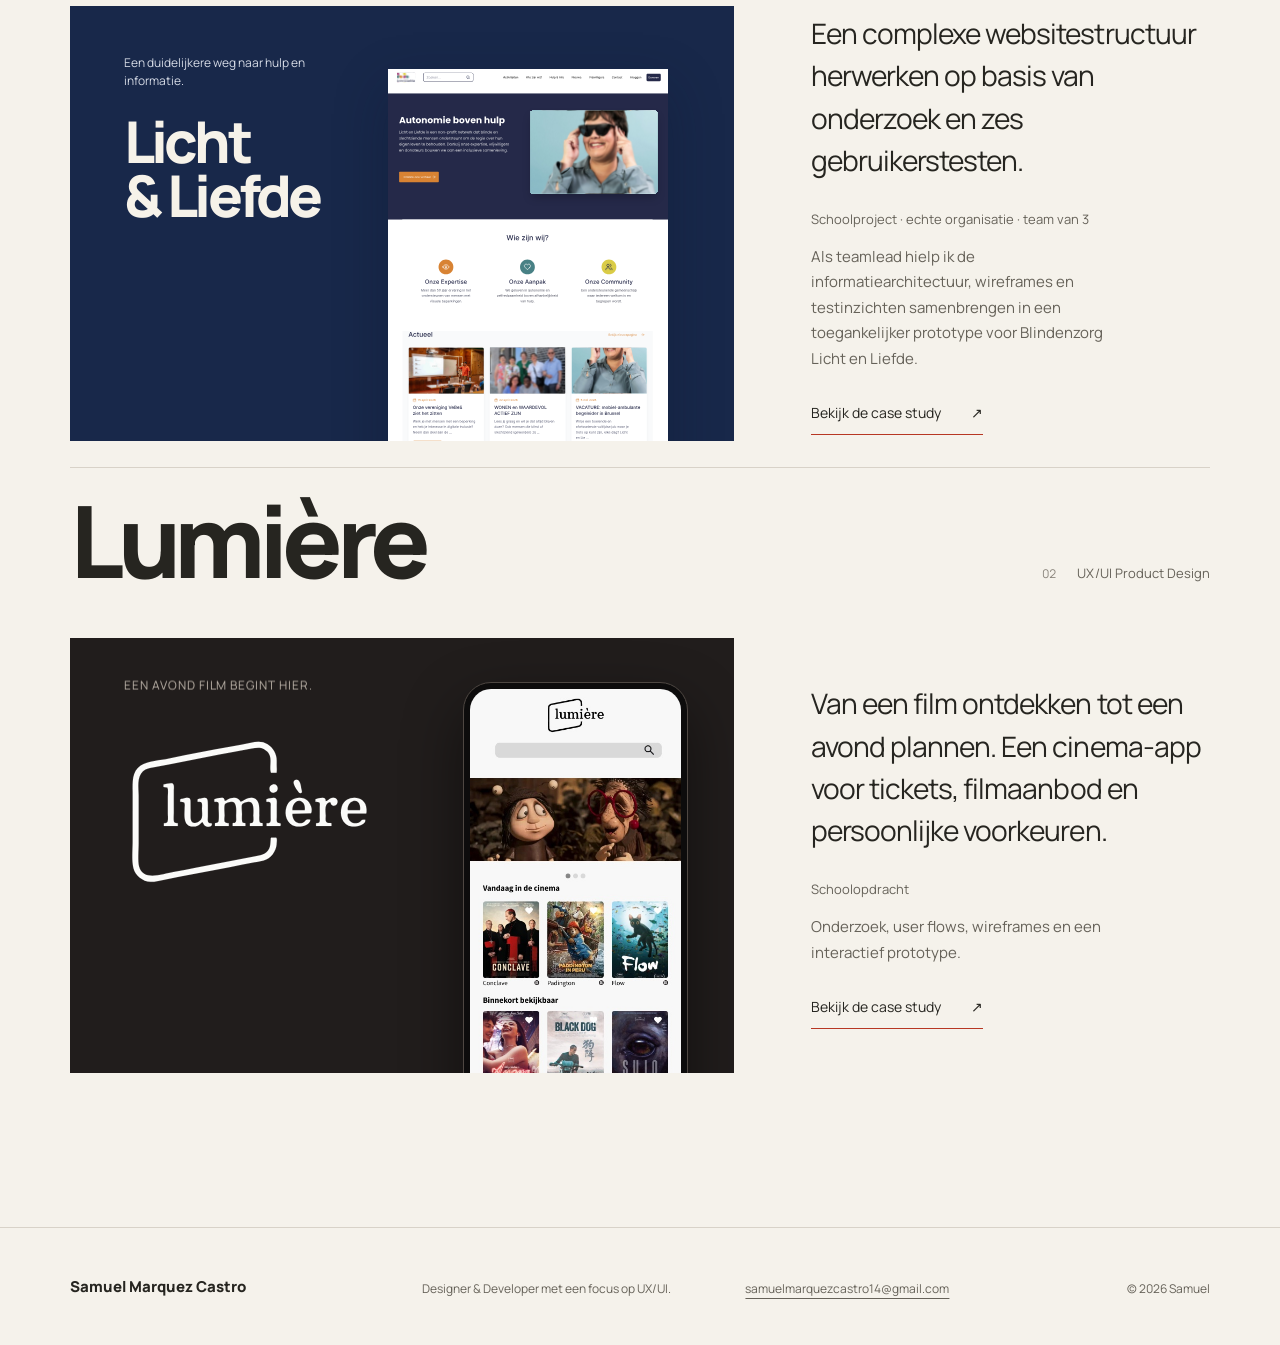
==== commit 00e6c25f: "Improve portfolio case study previews and layout" ====
--- a/index.html
+++ b/index.html
@@ -8,8 +8,8 @@
   <title>Samuel | Designer & Developer</title>
   <link rel="icon" href="assets/favicon.png" type="image/png">
   <link rel="preload" href="assets/fonts/manrope-bold.ttf" as="font" type="font/ttf" crossorigin>
-  <link rel="stylesheet" href="css/style.css?v=14">
-  <script src="js/main.js?v=20" defer></script>
+  <link rel="stylesheet" href="css/style.css?v=26">
+  <script src="js/main.js?v=22" defer></script>
 </head>
 <body data-page="home">
   <a class="skip-link" href="#main" data-i18n="skip">Naar de inhoud</a>
@@ -52,13 +52,42 @@
 
     <section class="selected-work content-width" aria-labelledby="work-title">
       <h2 id="work-title" class="section-label" data-i18n="selectedWork">Geselecteerd werk</h2>
+      <article id="light-love" class="project project-light-love" aria-labelledby="light-love-title">
+        <div class="project-heading">
+          <p class="project-index" aria-hidden="true">01</p>
+          <h3 id="light-love-title">Licht &amp; Liefde</h3>
+          <p class="project-discipline">UX Research &amp; UX/UI Design</p>
+        </div>
+        <a class="project-stage project-stage-light-love project-stage-link" href="licht-liefde.html?lang=nl" data-page-link="licht-liefde.html" aria-label="Bekijk de Licht &amp; Liefde-case study" data-i18n-aria="openLightLove">
+          <div class="light-love-identity">
+            <span data-i18n="lightLoveTagline">Een duidelijkere weg naar hulp en informatie.</span>
+            <strong>Licht<br>&amp; Liefde</strong>
+          </div>
+          <div class="light-love-device">
+            <img src="assets/images/projects/light-love-home.svg" width="1512" height="3116"
+              alt="" loading="lazy" decoding="async">
+          </div>
+          <span class="project-stage-open-label"><span data-i18n="viewCaseStudy">Bekijk de case study</span><span aria-hidden="true">↗</span></span>
+        </a>
+        <div class="project-context">
+          <p class="project-description" data-i18n="lightLoveContribution">Een complexe websitestructuur herwerken op basis van onderzoek en zes gebruikerstesten.</p>
+          <div class="project-facts">
+            <p class="section-label" data-i18n="lightLoveType">Schoolproject · echte organisatie · team van 3</p>
+            <p data-i18n="lightLoveDescription">Als teamlead hielp ik de informatiearchitectuur, wireframes en testinzichten samenbrengen in een toegankelijker prototype voor Blindenzorg Licht en Liefde.</p>
+            <a class="project-link" href="licht-liefde.html?lang=nl" data-page-link="licht-liefde.html">
+              <span data-i18n="viewCaseStudy">Bekijk de case study</span><span aria-hidden="true">↗</span>
+            </a>
+          </div>
+        </div>
+      </article>
+
       <article id="lumiere" class="project project-lumiere" aria-labelledby="lumiere-title">
         <div class="project-heading">
-          <p class="project-index" aria-hidden="true">01</p>
+          <p class="project-index" aria-hidden="true">02</p>
           <h3 id="lumiere-title">Lumière</h3>
           <p class="project-discipline">UX/UI Product Design</p>
         </div>
-        <figure class="project-stage project-stage-lumiere">
+        <a class="project-stage project-stage-lumiere project-stage-link" href="lumiere.html?lang=nl" data-page-link="lumiere.html" aria-label="Bekijk de Lumière-case study" data-i18n-aria="openLumiere">
           <div class="lumiere-identity">
             <span data-i18n="lumiereTagline">Een avond film begint hier.</span>
             <img src="assets/images/lumiere-logo.svg" width="465" height="290" alt="">
@@ -68,46 +97,14 @@
               alt="Het Lumière-homescherm met filmaanbod, zoekfunctie en navigatie."
               data-i18n-alt="lumiereAlt" loading="lazy" decoding="async">
           </div>
-        </figure>
+          <span class="project-stage-open-label"><span data-i18n="viewCaseStudy">Bekijk de case study</span><span aria-hidden="true">↗</span></span>
+        </a>
         <div class="project-context">
           <p class="project-description" data-i18n="lumiereDescription">Van een film ontdekken tot een avond plannen. Een cinema-app voor tickets, filmaanbod en persoonlijke voorkeuren.</p>
           <div class="project-facts">
             <p class="section-label" data-i18n="schoolProject">Schoolopdracht</p>
             <p data-i18n="lumiereProcess">Onderzoek, user flows, wireframes en een interactief prototype.</p>
             <a class="project-link" href="lumiere.html?lang=nl" data-page-link="lumiere.html">
-              <span data-i18n="viewCaseStudy">Bekijk de case study</span><span aria-hidden="true">↗</span>
-            </a>
-          </div>
-        </div>
-      </article>
-
-      <article id="burberry" class="project project-burberry" aria-labelledby="burberry-title">
-        <div class="project-heading">
-          <p class="project-index" aria-hidden="true">02</p>
-          <h3 id="burberry-title">Burberry</h3>
-          <p class="project-discipline">Brand Design</p>
-        </div>
-        <figure class="project-stage project-stage-burberry">
-          <div class="burberry-preview-logo" aria-hidden="true">
-            <img src="Burberry_project/Assets/Burberry%20rebrand.svg" width="1000" height="1000" alt="" loading="lazy" decoding="async">
-          </div>
-          <div class="burberry-garment burberry-garment-coat">
-            <img src="assets/images/burberry-coat.png" width="1086" height="1448"
-              alt="Trenchcoat met het ontworpen Burberry-label."
-              data-i18n-alt="burberryJacketAlt" loading="lazy" decoding="async">
-          </div>
-          <div class="burberry-garment burberry-garment-knit">
-            <img src="assets/images/burberry-knit.png" width="1122" height="1402"
-              alt="Zwarte trui met het Burberry-woordmerk en monogram."
-              data-i18n-alt="burberryKnitAlt" loading="lazy" decoding="async">
-          </div>
-        </figure>
-        <div class="project-context">
-          <p class="project-description" data-i18n="burberryDescription">Een rustigere, moderne identiteit die het Britse erfgoed herkenbaar houdt.</p>
-          <div class="project-facts">
-            <p class="section-label" data-i18n="personalProject">Persoonlijk project</p>
-            <p data-i18n="burberryProcess">Merkonderzoek, identiteit, logo-exploratie en toepassingen.</p>
-            <a class="project-link" href="burberry.html?lang=nl" data-page-link="burberry.html">
               <span data-i18n="viewCaseStudy">Bekijk de case study</span><span aria-hidden="true">↗</span>
             </a>
           </div>
--- a/css/style.css
+++ b/css/style.css
@@ -117,7 +117,14 @@
 }
 .intro-copy { max-width: 58ch; margin: 30px 0 0; font-size: clamp(17px, 1.4vw, 20px); line-height: 1.65; color: #666259; }
 .selected-work { padding-bottom: clamp(90px, 12vw, 180px); }
+.project {
+  display: grid;
+  grid-template-columns: minmax(0, 1.25fr) minmax(0, .75fr);
+  column-gap: clamp(32px, 6vw, 96px);
+  align-items: center;
+}
 .project-heading {
+  grid-column: 1 / -1;
   display: grid;
   grid-template-columns: minmax(0, 1fr) auto auto;
   align-items: baseline;
@@ -133,16 +140,70 @@
 .project-discipline { margin: 0; font-size: 13px; color: #666259; }
 .project-stage {
   position: relative;
+  grid-column: 1;
   overflow: hidden;
   margin: 0;
-  min-height: clamp(560px, 51vw, 820px);
+  min-height: clamp(350px, 34vw, 500px);
   --identity-shift: 0px;
   --device-shift: 0px;
   --logo-shift: 0px;
   --coat-shift: 0px;
   --knit-shift: 0px;
 }
-.project-stage-lumiere { min-height: clamp(630px, 60vw, 850px); background: #211d1c; color: #f2eee6; }
+.project-stage-link { display: block; color: inherit; text-decoration: none; cursor: pointer; }
+.project-stage-open-label {
+  position: absolute;
+  z-index: 4;
+  right: 0;
+  bottom: 0;
+  display: flex;
+  align-items: center;
+  gap: 28px;
+  padding: 16px 20px;
+  background: var(--background);
+  color: var(--text);
+  font-size: 12px;
+  opacity: 0;
+  pointer-events: none;
+  transform: translateY(6px);
+  transition: color .25s ease, padding-right .25s ease, opacity .25s ease, transform .25s ease;
+}
+.project-stage-link:hover .project-stage-open-label,
+.project-stage-link:focus-visible .project-stage-open-label { color: var(--accent); padding-right: 24px; opacity: 1; transform: translateY(0); }
+.project-stage-link:focus-visible { outline: 2px solid var(--accent); outline-offset: 5px; }
+.project-stage-link .light-love-device img,
+.project-stage-link .lumiere-device img,
+.project-stage-link .lumiere-identity img { transition: transform .7s cubic-bezier(.22, 1, .36, 1); }
+.project-stage-link:hover .light-love-device img,
+.project-stage-link:focus-visible .light-love-device img,
+.project-stage-link:hover .lumiere-device img,
+.project-stage-link:focus-visible .lumiere-device img { transform: translateY(-1.5%) scale(1.012); }
+.project-stage-link:hover .lumiere-identity img,
+.project-stage-link:focus-visible .lumiere-identity img { transform: scale(1.025); }
+.project-stage-light-love { background: #18284a; color: #f6f2e9; }
+.light-love-identity {
+  position: absolute;
+  z-index: 1;
+  inset: 15% auto auto 8%;
+  max-width: 42%;
+  transform: translate3d(0, var(--identity-shift), 0);
+}
+.light-love-identity span { display: block; max-width: 30ch; margin-bottom: 24px; color: #d4d9e4; font-size: 12px; line-height: 1.5; }
+.light-love-identity strong { display: block; font-size: clamp(34px, 4.5vw, 58px); line-height: .94; letter-spacing: -.065em; }
+.light-love-device {
+  position: absolute;
+  z-index: 2;
+  top: 8%;
+  right: 10%;
+  width: clamp(190px, 22vw, 280px);
+  height: 112%;
+  overflow: hidden;
+  background: #fff;
+  box-shadow: 0 20px 50px #0c152c50;
+  transform: translate3d(0, var(--device-shift), 0);
+}
+.light-love-device img { display: block; width: 100%; height: auto; }
+.project-stage-lumiere { min-height: clamp(350px, 34vw, 500px); background: #211d1c; color: #f2eee6; }
 .lumiere-identity {
   position: absolute;
   z-index: 1;
@@ -155,7 +216,7 @@
 .lumiere-identity span { margin-bottom: clamp(20px, 3vw, 38px); font-size: 12px; letter-spacing: .08em; text-transform: uppercase; color: #bdb4aa; }
 .lumiere-identity img {
   display: block;
-  width: clamp(300px, 36vw, 490px);
+  width: clamp(190px, 20vw, 250px);
   height: auto;
   filter: invert(1);
 }
@@ -164,7 +225,7 @@
   z-index: 2;
   right: 7%;
   bottom: -12%;
-  width: clamp(265px, 30vw, 400px);
+  width: clamp(150px, 18vw, 225px);
   padding: 6px;
   border: 1px solid #4e4742;
   border-radius: 28px;
@@ -178,7 +239,7 @@
   height: auto;
   border-radius: 21px;
 }
-.project-context { display: grid; grid-template-columns: 1.2fr 1fr; gap: 15%; margin-top: 40px; }
+.project-context { grid-column: 2; grid-row: 2; display: grid; grid-template-columns: 1fr; gap: 28px; margin-top: 0; }
 .project-description { margin: 0; max-width: 30ch; font-size: clamp(21px, 2.2vw, 32px); line-height: 1.5; letter-spacing: -.035em; }
 .project-facts > p:not(.section-label) { max-width: 36ch; font-size: 15px; line-height: 1.7; color: #666259; margin: 14px 0 20px; }
 .project-link { display: inline-flex; gap: 30px; align-items: center; min-height: 44px; border-bottom: 1px solid var(--accent); font-size: 14px; }
@@ -551,9 +612,21 @@
   .project-link > span:last-child { transition: none; transform: none; }
   .work-thumbnail img,
   .work-open-label,
+  .project-stage-open-label,
+  .project-stage-link .light-love-device img,
+  .project-stage-link .lumiere-device img,
+  .project-stage-link .lumiere-identity img,
   .contact-email,
   .contact-email span { transition: none; }
   .work-thumbnail:hover img { transform: none; }
+  .project-stage-link:hover .light-love-device img,
+  .project-stage-link:focus-visible .light-love-device img,
+  .project-stage-link:hover .lumiere-device img,
+  .project-stage-link:focus-visible .lumiere-device img,
+  .project-stage-link:hover .lumiere-identity img,
+  .project-stage-link:focus-visible .lumiere-identity img { transform: none; }
+  .project-stage-link:hover .project-stage-open-label,
+  .project-stage-link:focus-visible .project-stage-open-label { transform: none; }
 }
 
 /* De hero blijft direct zichtbaar; alleen de regels komen subtiel binnen. */
@@ -580,6 +653,11 @@
 }
 .skip-link:focus { transform: translateY(0); }
 
+@media (max-width: 960px) {
+  .project { grid-template-columns: 1fr; row-gap: 30px; }
+  .project-stage { min-height: clamp(340px, 54vw, 500px); }
+  .project-context { grid-column: 1; grid-row: auto; grid-template-columns: minmax(0, 1.2fr) minmax(0, 1fr); gap: 8%; }
+}
 /* Op mobiel delen beide regels dezelfde linkermarge. */
 @media (max-width: 767px) {
   .site-header { height: 80px; }
@@ -594,23 +672,23 @@
   .hero { padding-block: 100px; }
   .hero-role { max-width: 28ch; margin-inline: auto; font-size: 10px; }
   .hero h1 { font-size: clamp(43px, 11.8vw, 72px); line-height: 1.06; }
-  .project-heading { gap: 8px 12px; margin-block: 22px 28px; }
+  .project { row-gap: 22px; }
+  .project-heading { gap: 8px 12px; margin-block: 22px 0; }
   .project-heading h3 { grid-column: 1 / -1; grid-row: 1; }
   .project-heading .project-index { grid-column: 2; grid-row: 2; }
   .project-heading .project-discipline { grid-column: 3; grid-row: 2; }
-  .project-stage { min-height: 540px; }
-  .project-stage-lumiere { min-height: 570px; }
-  .lumiere-identity { inset: 9% auto auto 8%; }
+  .project-stage { min-height: 330px; }
+  .project-stage-lumiere { min-height: 350px; }
+  .light-love-identity { top: 12%; left: 7%; max-width: 47%; }
+  .light-love-identity span { max-width: 22ch; margin-bottom: 17px; font-size: 10px; }
+  .light-love-identity strong { font-size: clamp(32px, 8.6vw, 46px); }
+  .light-love-device { top: 10%; right: 6%; width: 43%; height: 112%; }
+  .lumiere-identity { inset: 12% auto auto 7%; }
   .lumiere-identity span { margin-bottom: 21px; font-size: 10px; }
-  .lumiere-identity img { width: min(40vw, 160px); }
-  .lumiere-device { right: 8%; bottom: -7%; width: 58%; max-width: 250px; border-radius: 24px; }
+  .lumiere-identity img { width: min(33vw, 130px); }
+  .lumiere-device { right: 7%; bottom: -9%; width: 48%; max-width: 210px; border-radius: 24px; }
   .lumiere-device img { border-radius: 16px; }
-  .project-context { grid-template-columns: 1fr; gap: 28px; margin-top: 28px; }
-  .project-burberry { margin-top: 130px; }
-  .project-stage-burberry { min-height: 500px; }
-  .burberry-preview-logo { top: 6%; right: 8%; width: min(50%, 210px); }
-  .burberry-garment-coat { left: -13%; bottom: -7%; width: 78%; }
-  .burberry-garment-knit { right: -10%; bottom: -3%; width: 55%; }
+  .project-context { grid-template-columns: 1fr; gap: 24px; margin-top: 0; }
   .page-hero { padding-block: 65px 80px; }
   .page-hero h1,
   .contact-page h1 { margin-top: 18px; font-size: clamp(44px, 12vw, 64px); }
@@ -635,7 +713,8 @@
   .work-thumbnail .work-next-logo { top: 18%; right: 6%; width: 28%; }
   .work-thumbnail-lumiere .work-preview-screen { width: 34%; }
   .work-thumbnail-burberry > img { bottom: -42%; width: 61%; }
-  .work-open-label { padding: 13px 15px; gap: 18px; font-size: 10px; }
+  .work-open-label,
+  .project-stage-open-label { padding: 13px 15px; gap: 18px; font-size: 10px; }
   .work-project-copy { grid-column: 1; margin-top: 34px; }
   .work-contribution { max-width: 24ch; margin-top: 14px; }
   .work-process { margin-top: 42px; }
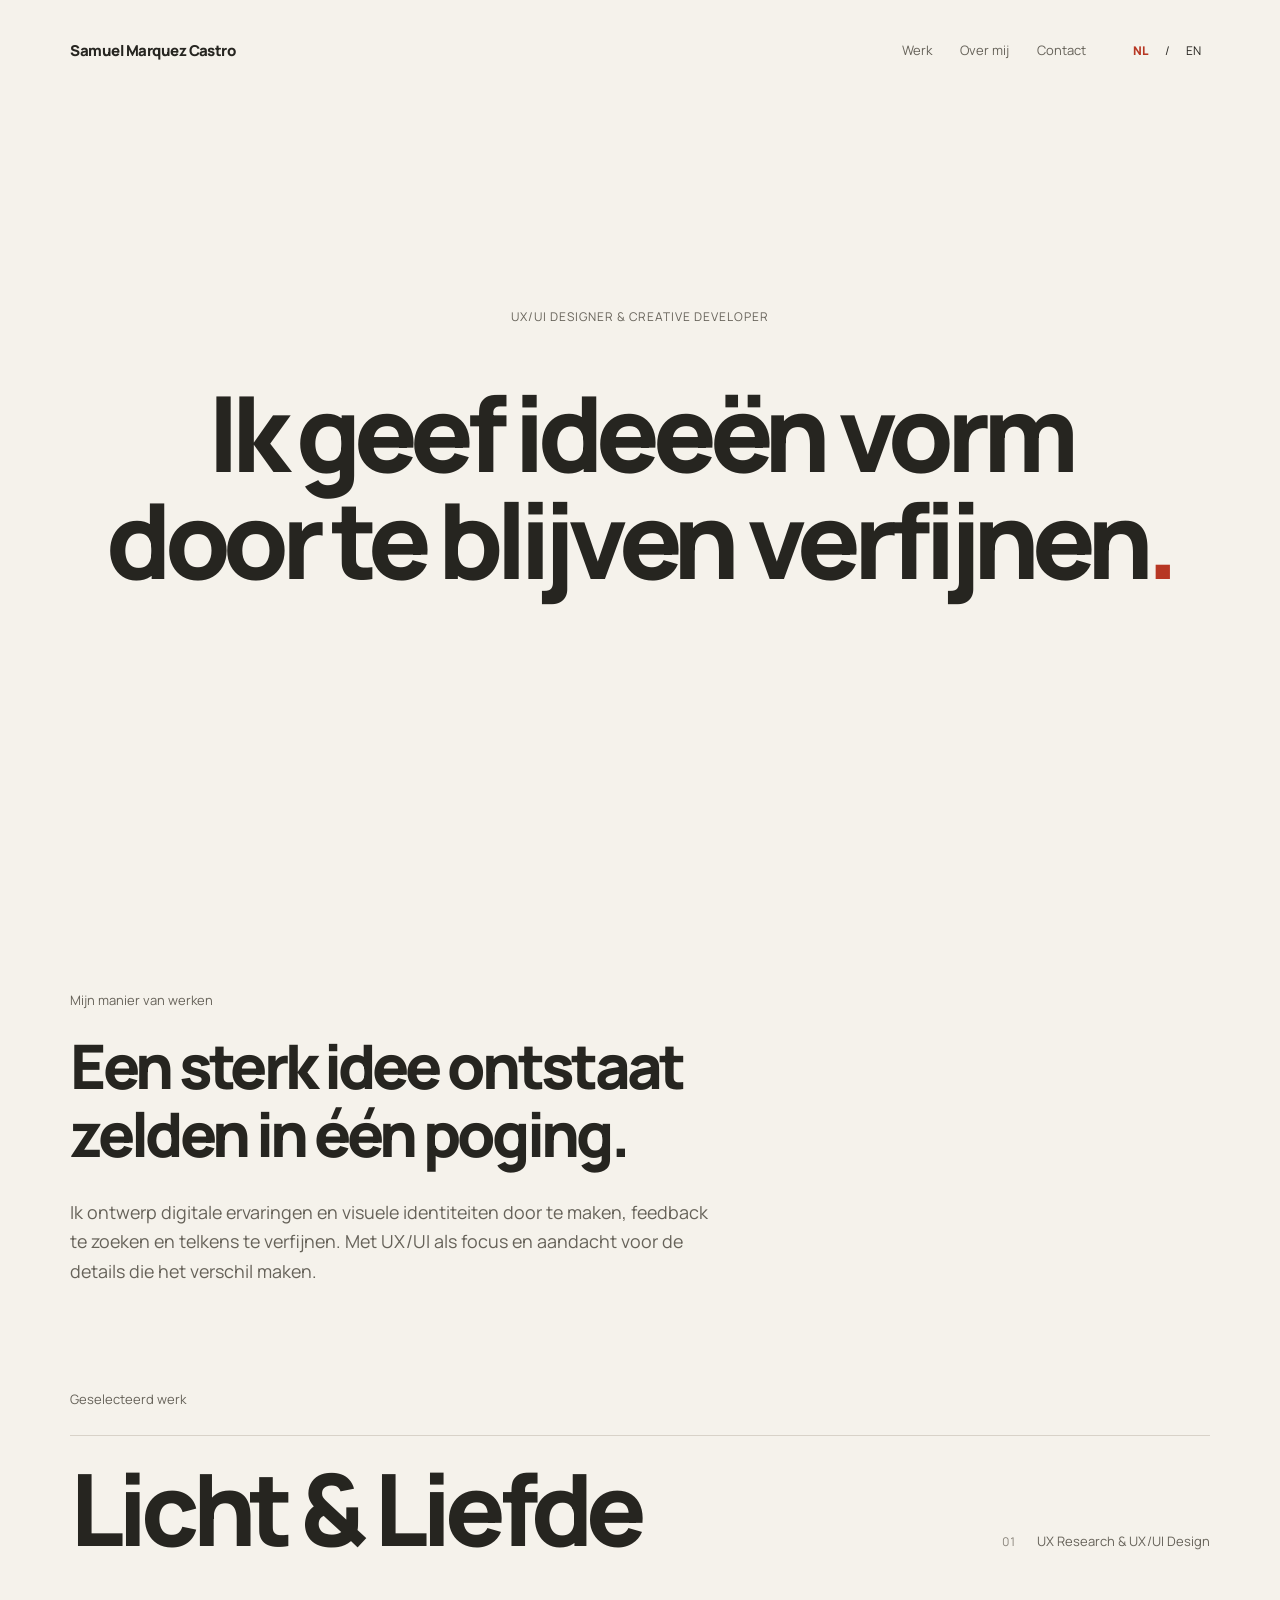
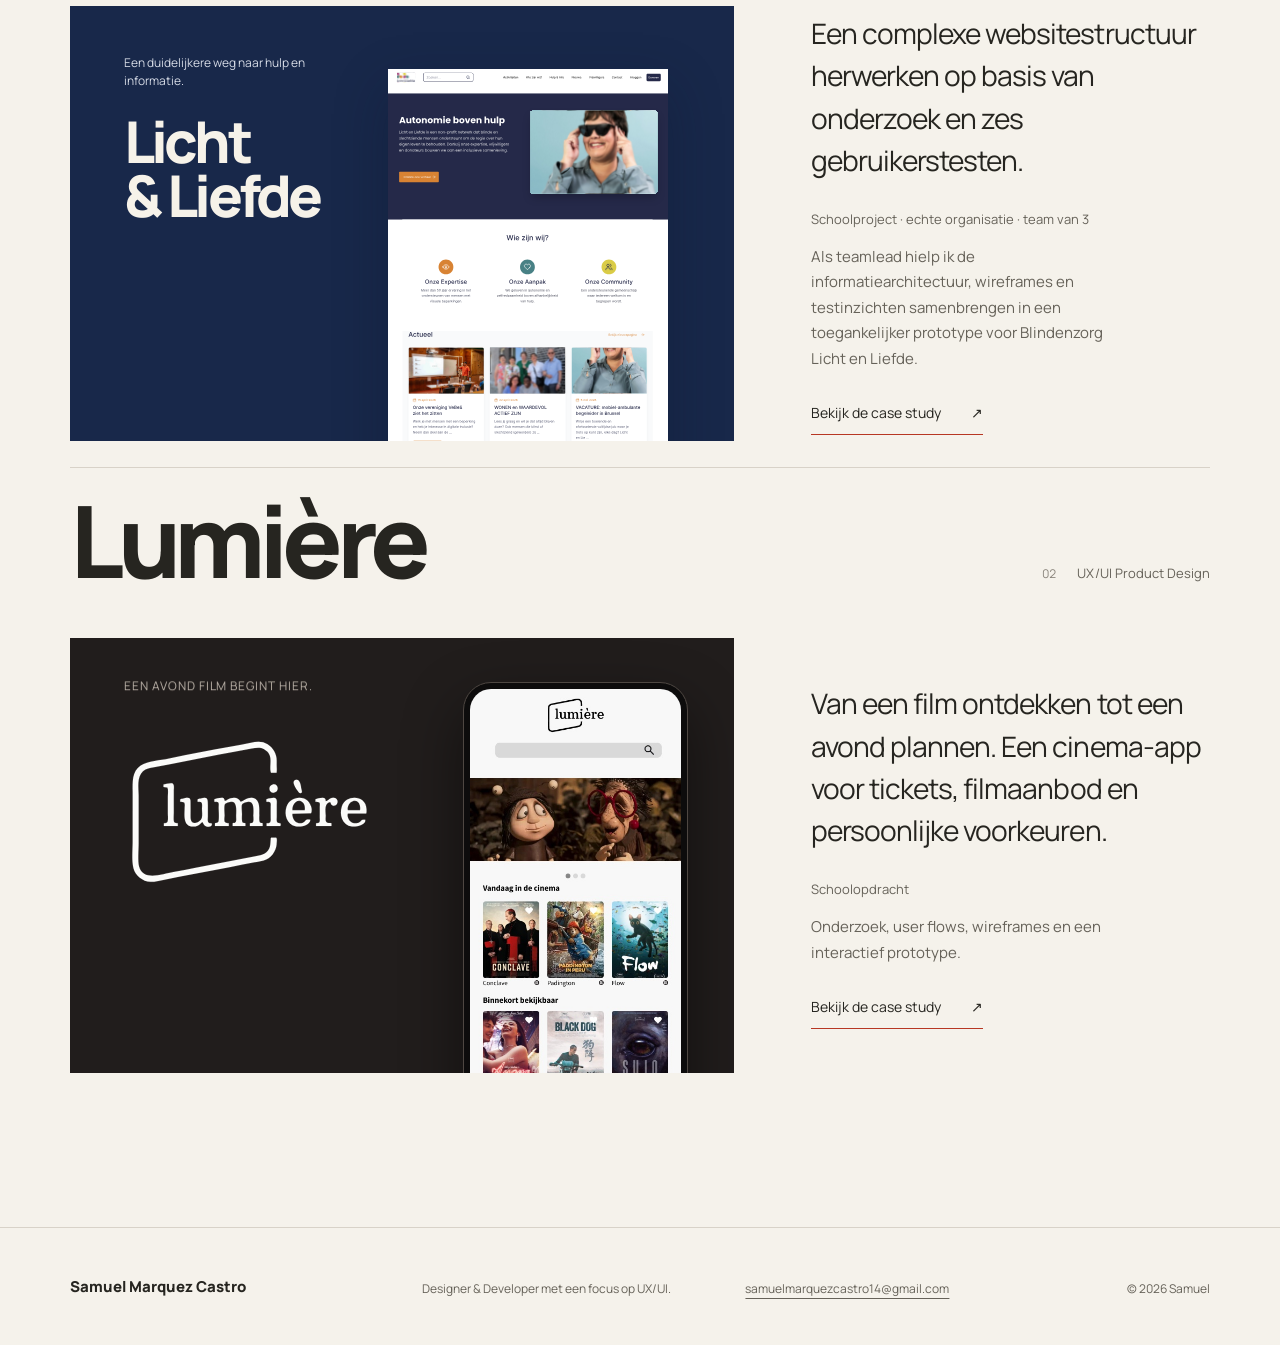
==== commit 26aaa507: "Improve page metadata and social previews" ====
--- a/index.html
+++ b/index.html
@@ -3,13 +3,27 @@
 <head>
   <meta charset="utf-8">
   <meta name="viewport" content="width=device-width, initial-scale=1">
-  <meta name="description" content="Samuel Marquez Castro. Designer & Developer met een focus op UX/UI en visueel ontwerp.">
+  <meta name="description" content="Ik ontwerp digitale ervaringen met aandacht voor onderzoek, feedback en iteratie. Bekijk mijn UX/UI-portfolio en projecten.">
+  <meta property="og:type" content="website">
+  <meta property="og:site_name" content="Samuel Marquez Castro">
+  <meta property="og:title" content="UX/UI designer &amp; developer | Samuel Marquez Castro">
+  <meta property="og:description" content="Ik ontwerp digitale ervaringen met aandacht voor onderzoek, feedback en iteratie. Bekijk mijn UX/UI-portfolio en projecten.">
+  <meta property="og:url" content="https://samuelmarquezcastro.github.io/Portfolio/index.html?lang=nl">
+  <meta property="og:image" content="https://samuelmarquezcastro.github.io/Portfolio/assets/images/og-home.svg">
+  <meta property="og:image:alt" content="Ik geef ideeën vorm door te blijven verfijnen. — Samuel Marquez Castro">
+  <meta property="og:locale" content="nl_BE">
+  <meta property="og:locale:alternate" content="en_GB">
+  <meta name="twitter:card" content="summary_large_image">
+  <meta name="twitter:title" content="UX/UI designer &amp; developer | Samuel Marquez Castro">
+  <meta name="twitter:description" content="Ik ontwerp digitale ervaringen met aandacht voor onderzoek, feedback en iteratie. Bekijk mijn UX/UI-portfolio en projecten.">
+  <meta name="twitter:image" content="https://samuelmarquezcastro.github.io/Portfolio/assets/images/og-home.svg">
   <meta name="theme-color" content="#f5f2eb">
-  <title>Samuel | Designer & Developer</title>
+  <title>UX/UI designer &amp; developer | Samuel Marquez Castro</title>
   <link rel="icon" href="assets/favicon.png" type="image/png">
   <link rel="preload" href="assets/fonts/manrope-bold.ttf" as="font" type="font/ttf" crossorigin>
   <link rel="stylesheet" href="css/style.css?v=26">
   <script src="js/main.js?v=22" defer></script>
+  <script defer src="https://t.contentsquare.net/uxa/8b4257addf547.js"></script>
 </head>
 <body data-page="home">
   <a class="skip-link" href="#main" data-i18n="skip">Naar de inhoud</a>
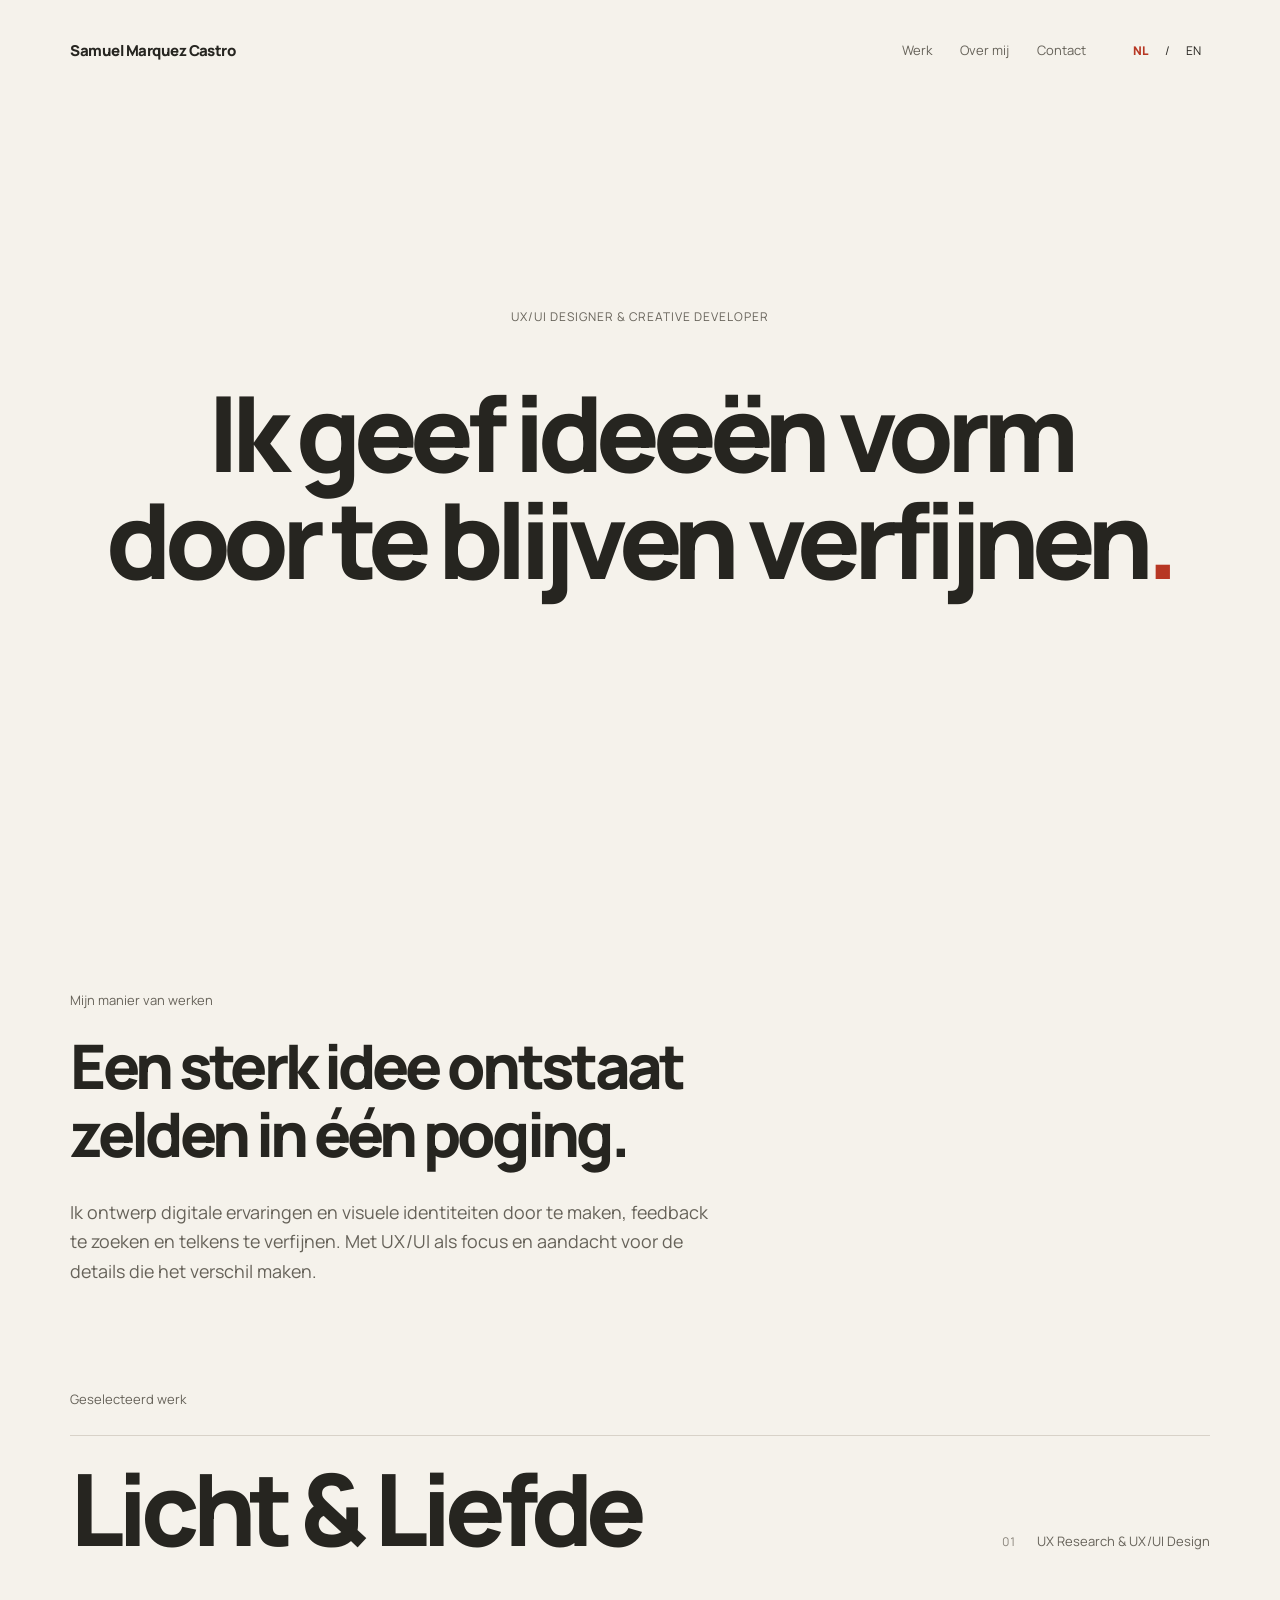
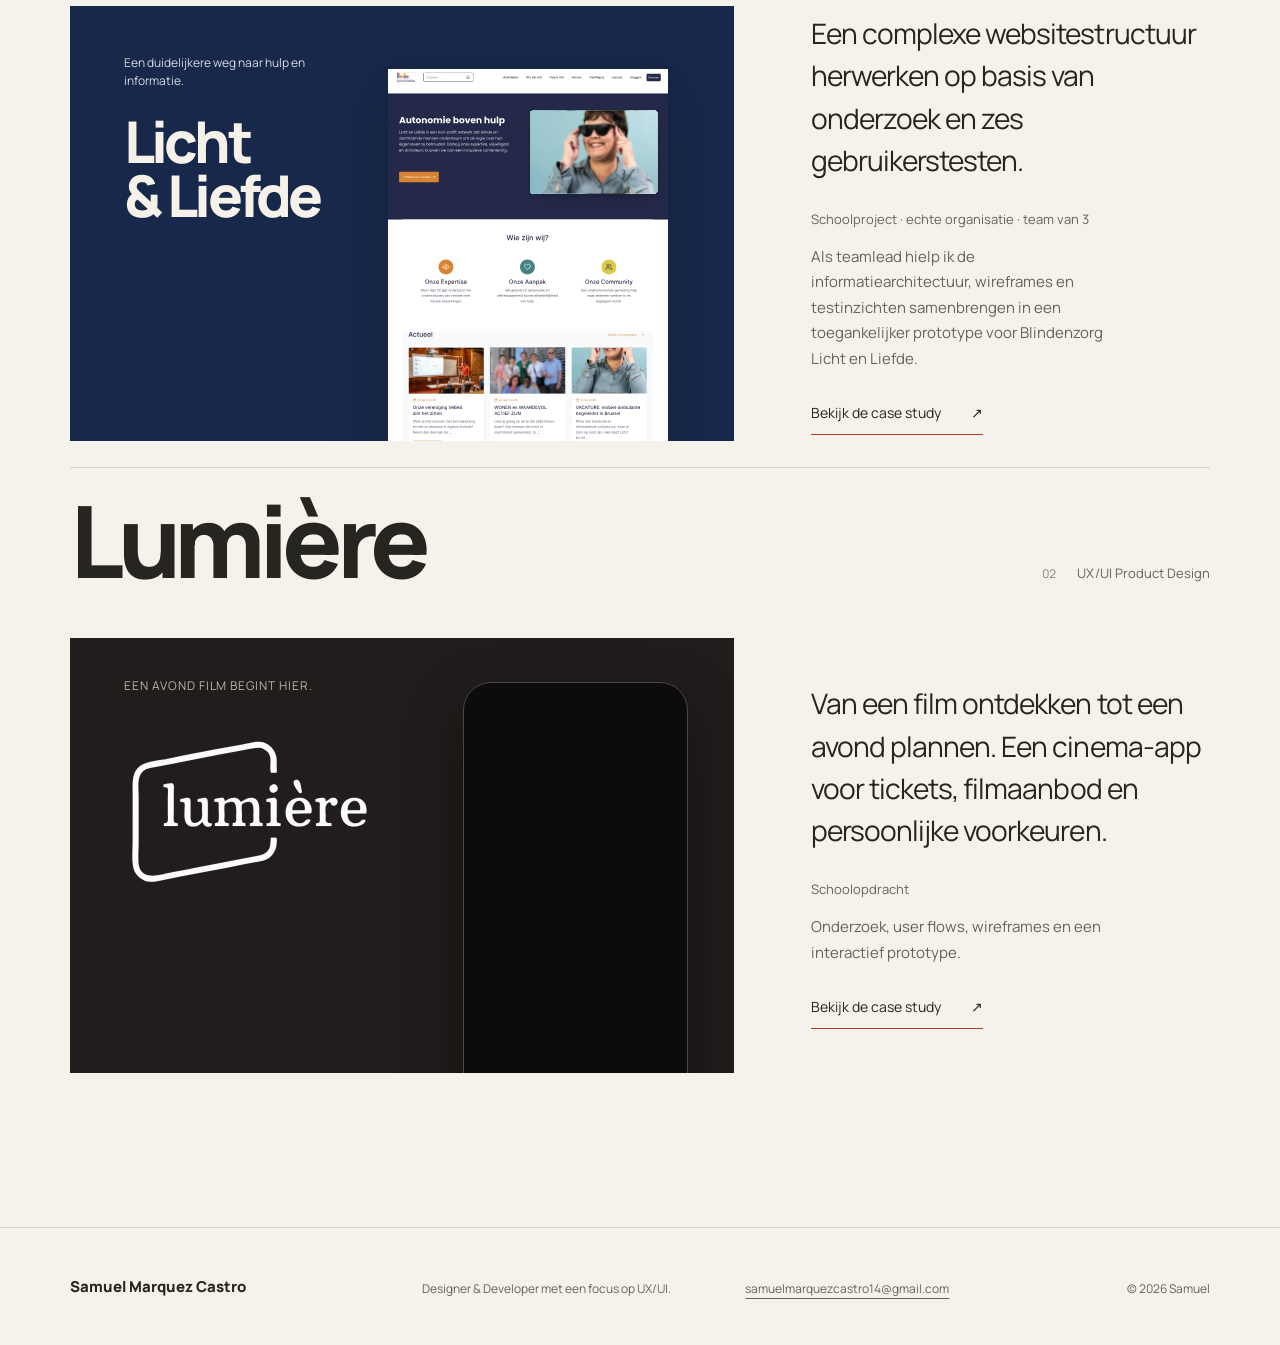
==== commit d23b2034: "Add language alternates and project image alt text" ====
--- a/index.html
+++ b/index.html
@@ -4,6 +4,9 @@
   <meta charset="utf-8">
   <meta name="viewport" content="width=device-width, initial-scale=1">
   <meta name="description" content="Ik ontwerp digitale ervaringen met aandacht voor onderzoek, feedback en iteratie. Bekijk mijn UX/UI-portfolio en projecten.">
+  <link rel="alternate" hreflang="nl-BE" href="https://samuelmarquezcastro.github.io/Portfolio/index.html?lang=nl">
+  <link rel="alternate" hreflang="en" href="https://samuelmarquezcastro.github.io/Portfolio/index.html?lang=en">
+  <link rel="alternate" hreflang="x-default" href="https://samuelmarquezcastro.github.io/Portfolio/index.html?lang=nl">
   <meta property="og:type" content="website">
   <meta property="og:site_name" content="Samuel Marquez Castro">
   <meta property="og:title" content="UX/UI designer &amp; developer | Samuel Marquez Castro">
@@ -79,7 +82,8 @@
           </div>
           <div class="light-love-device">
             <img src="assets/images/projects/light-love-home.svg" width="1512" height="3116"
-              alt="" loading="lazy" decoding="async">
+              alt="Een scherm uit het vernieuwde websiteprototype voor Licht en Liefde."
+              data-i18n-alt="lightLoveHomePreviewAlt" loading="lazy" decoding="async">
           </div>
           <span class="project-stage-open-label"><span data-i18n="viewCaseStudy">Bekijk de case study</span><span aria-hidden="true">↗</span></span>
         </a>
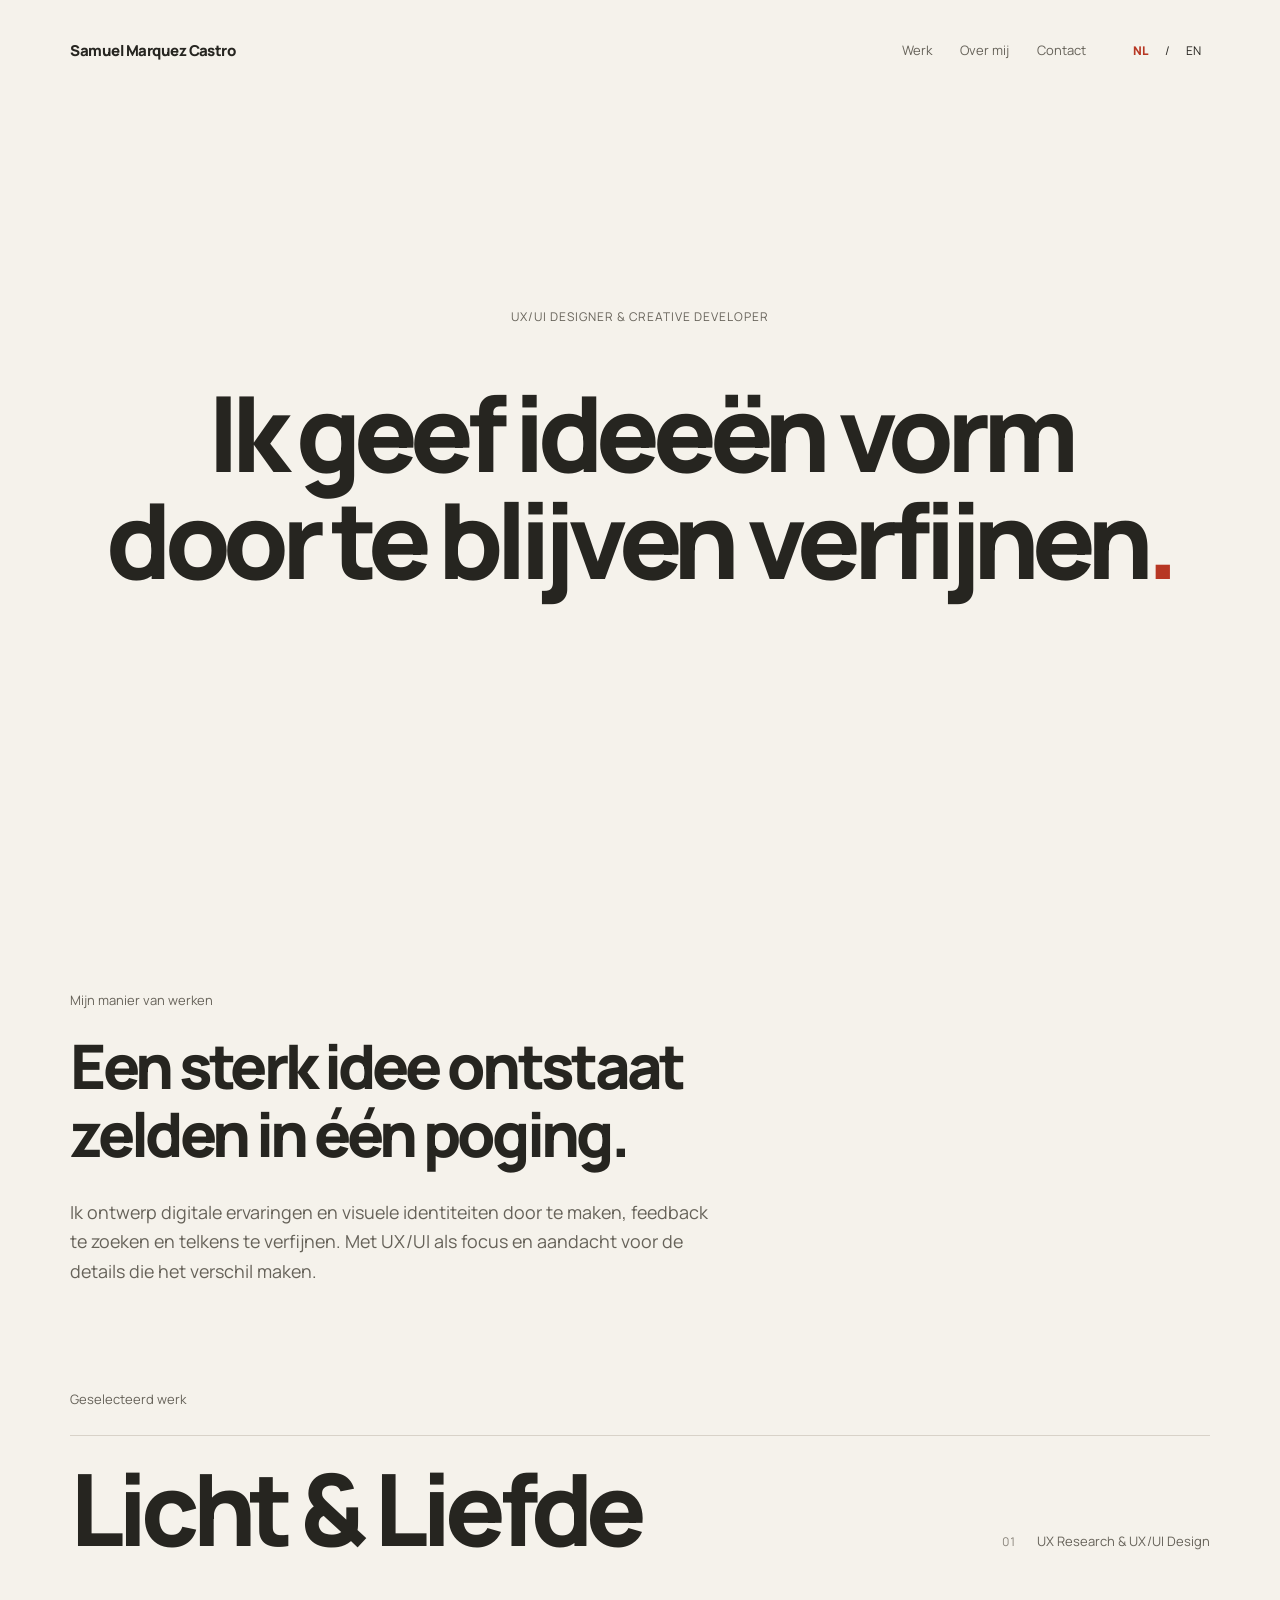
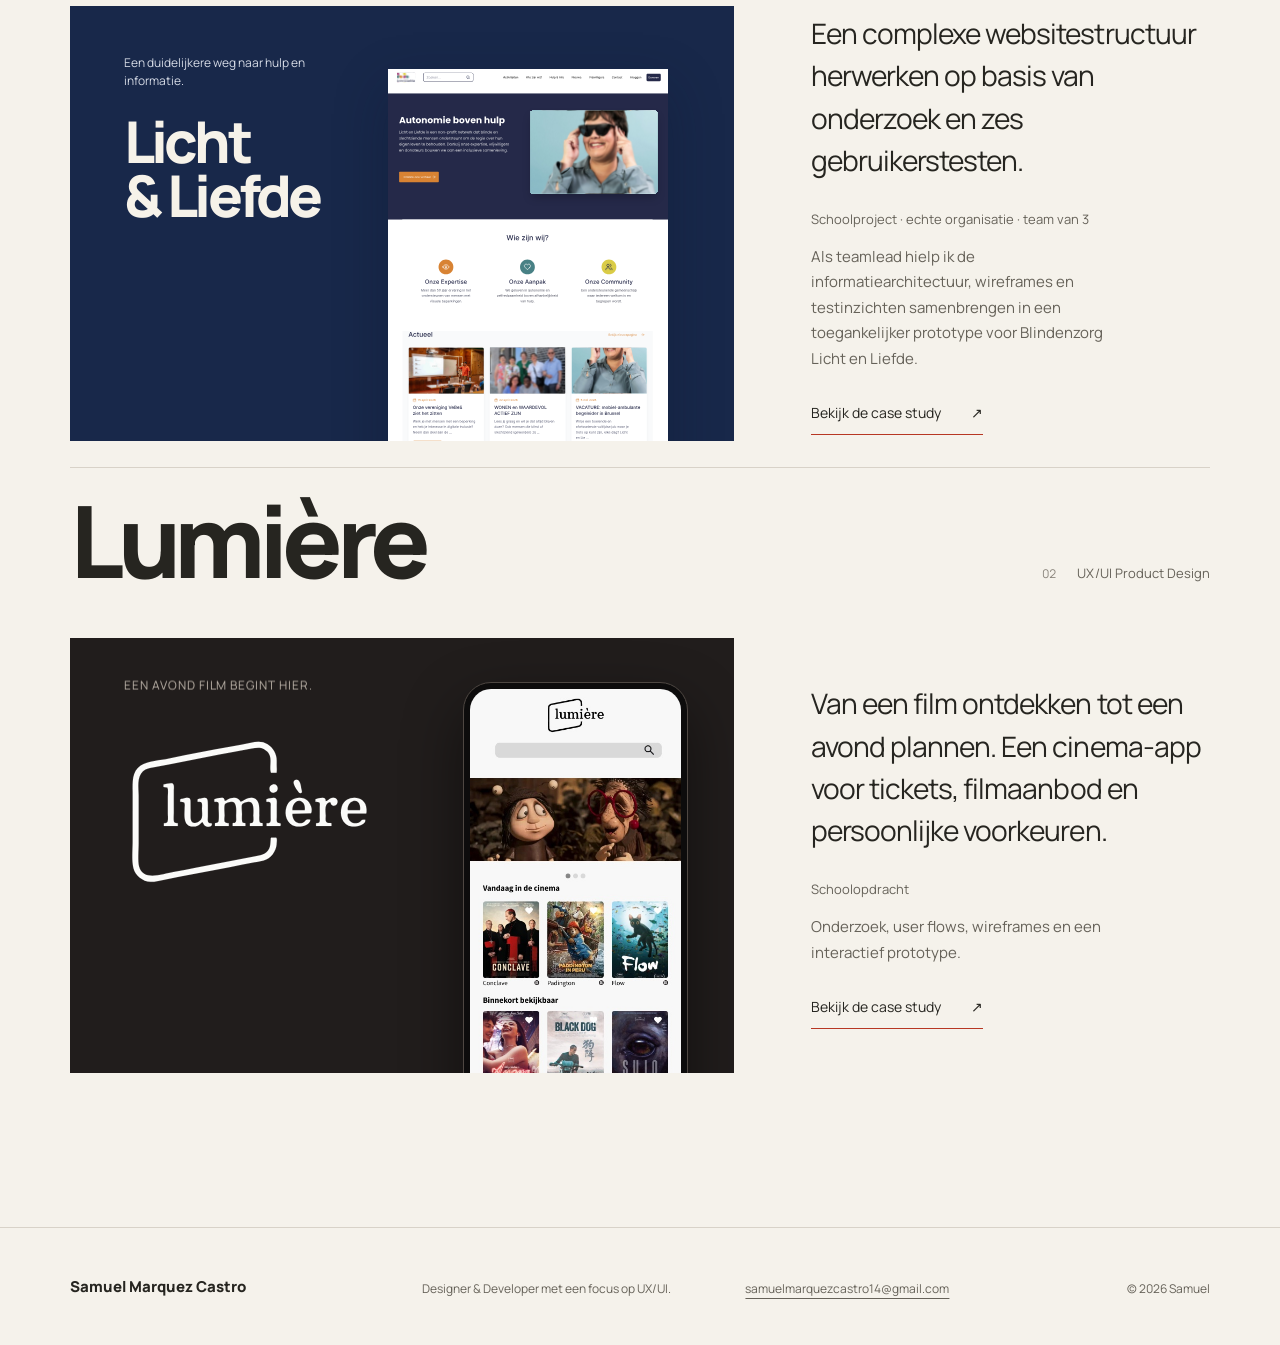
==== commit a3e55154: "Install Google Tag Manager on all pages" ====
--- a/index.html
+++ b/index.html
@@ -27,8 +27,18 @@
   <link rel="stylesheet" href="css/style.css?v=26">
   <script src="js/main.js?v=22" defer></script>
   <script defer src="https://t.contentsquare.net/uxa/8b4257addf547.js"></script>
+  <!-- Google Tag Manager -->
+  <script>(function(w,d,s,l,i){w[l]=w[l]||[];w[l].push({'gtm.start':
+  new Date().getTime(),event:'gtm.js'});var f=d.getElementsByTagName(s)[0],
+  j=d.createElement(s),dl=l!='dataLayer'?'&l='+l:'';j.async=true;j.src=
+  'https://www.googletagmanager.com/gtm.js?id='+i+dl;f.parentNode.insertBefore(j,f);
+  })(window,document,'script','dataLayer','GTM-NXGZWL8R');</script>
+  <!-- End Google Tag Manager -->
 </head>
 <body data-page="home">
+  <!-- Google Tag Manager (noscript) -->
+  <noscript><iframe src="https://www.googletagmanager.com/ns.html?id=GTM-NXGZWL8R" height="0" width="0" style="display:none;visibility:hidden"></iframe></noscript>
+  <!-- End Google Tag Manager (noscript) -->
   <a class="skip-link" href="#main" data-i18n="skip">Naar de inhoud</a>
 
   <header class="site-header">
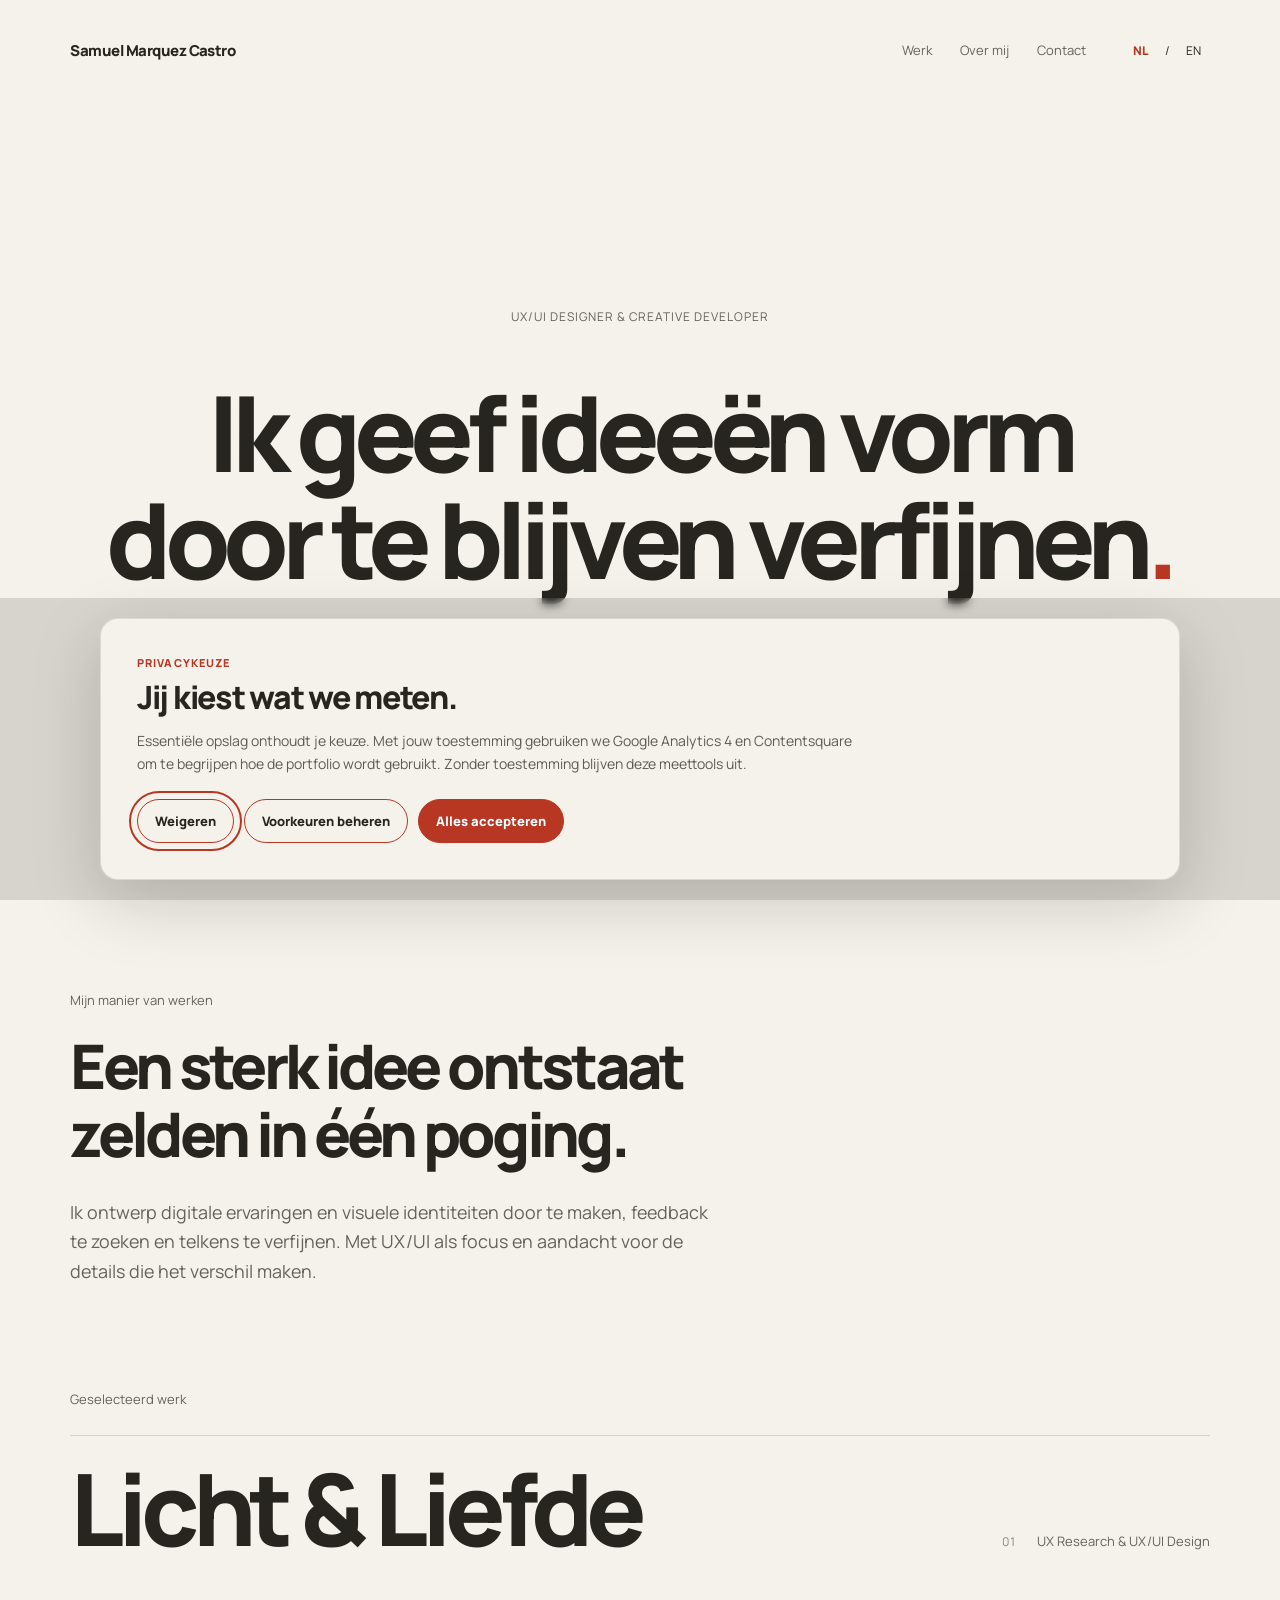
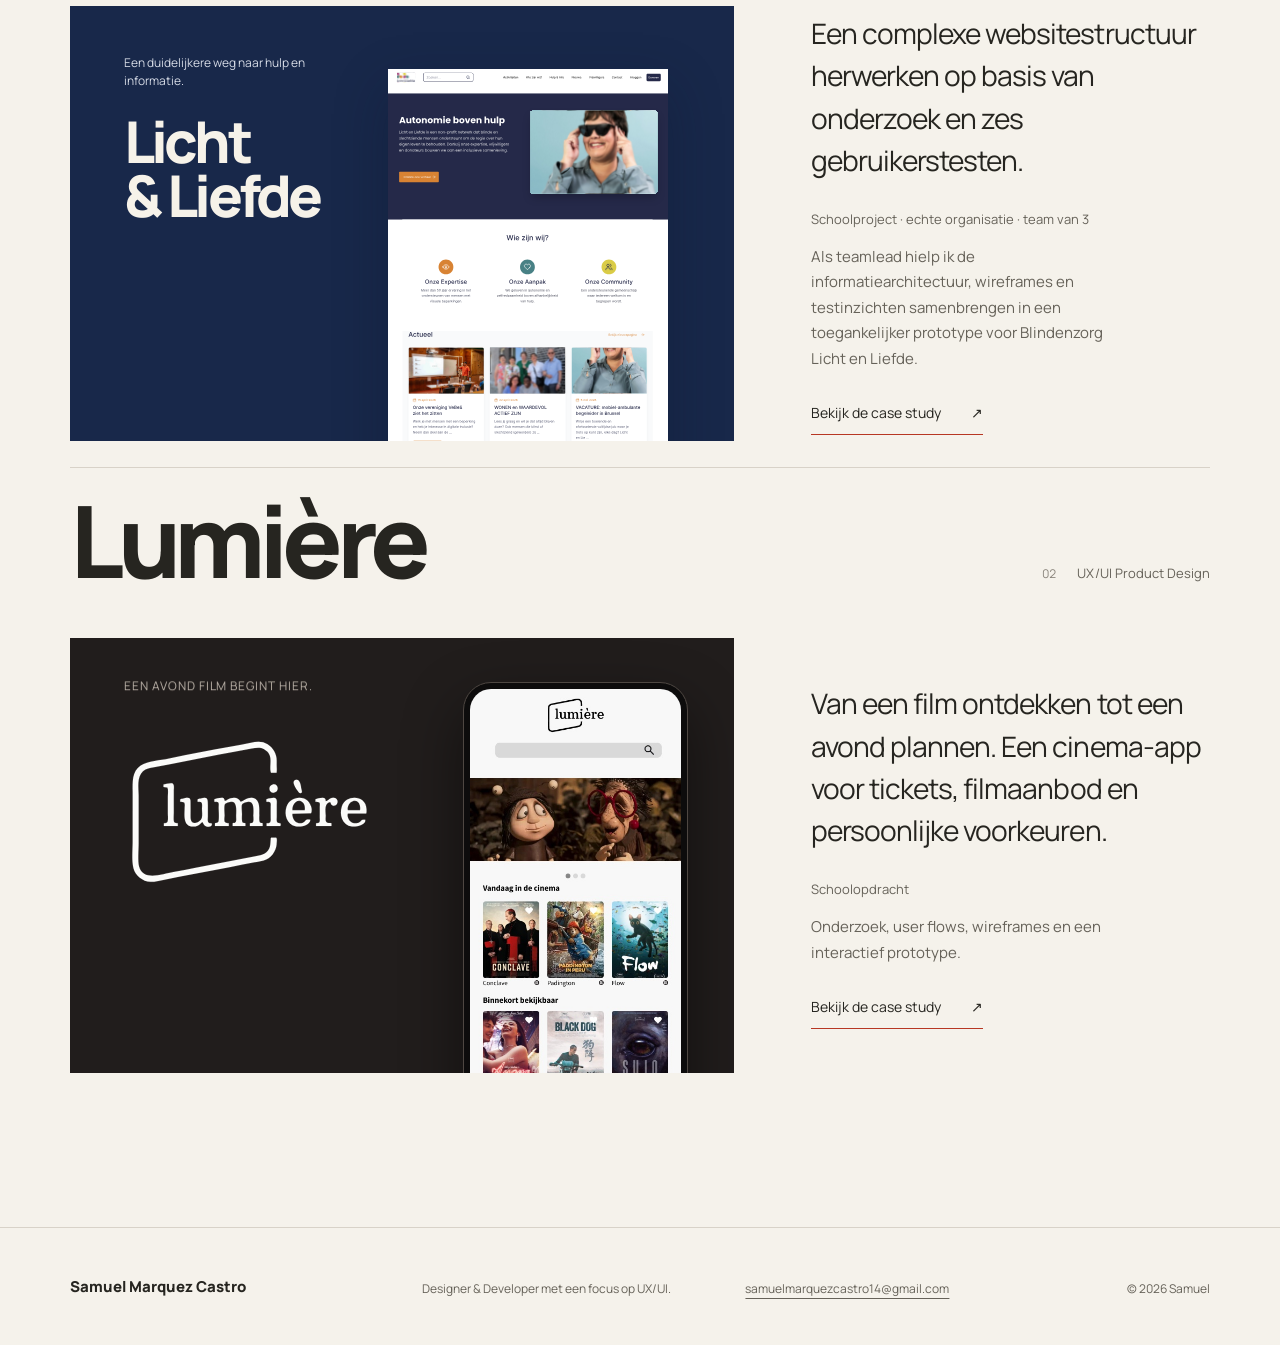
==== commit 75576676: "Add cookie consent banner and gate analytics behind opt-in" ====
--- a/index.html
+++ b/index.html
@@ -25,20 +25,10 @@
   <link rel="icon" href="assets/favicon.png" type="image/png">
   <link rel="preload" href="assets/fonts/manrope-bold.ttf" as="font" type="font/ttf" crossorigin>
   <link rel="stylesheet" href="css/style.css?v=26">
-  <script src="js/main.js?v=22" defer></script>
-  <script defer src="https://t.contentsquare.net/uxa/8b4257addf547.js"></script>
-  <!-- Google Tag Manager -->
-  <script>(function(w,d,s,l,i){w[l]=w[l]||[];w[l].push({'gtm.start':
-  new Date().getTime(),event:'gtm.js'});var f=d.getElementsByTagName(s)[0],
-  j=d.createElement(s),dl=l!='dataLayer'?'&l='+l:'';j.async=true;j.src=
-  'https://www.googletagmanager.com/gtm.js?id='+i+dl;f.parentNode.insertBefore(j,f);
-  })(window,document,'script','dataLayer','GTM-NXGZWL8R');</script>
-  <!-- End Google Tag Manager -->
+  <link rel="stylesheet" href="css/cookie-consent.css?v=1">
+  <script src="js/main.js?v=24" defer></script>
 </head>
 <body data-page="home">
-  <!-- Google Tag Manager (noscript) -->
-  <noscript><iframe src="https://www.googletagmanager.com/ns.html?id=GTM-NXGZWL8R" height="0" width="0" style="display:none;visibility:hidden"></iframe></noscript>
-  <!-- End Google Tag Manager (noscript) -->
   <a class="skip-link" href="#main" data-i18n="skip">Naar de inhoud</a>
 
   <header class="site-header">
--- a/css/cookie-consent.css
+++ b/css/cookie-consent.css
@@ -0,0 +1,167 @@
+.cookie-consent[hidden],
+.cookie-consent__settings[hidden],
+.cookie-consent__actions [hidden],
+.cookie-consent__manage-link[hidden] {
+  display: none !important;
+}
+
+.cookie-consent {
+  position: fixed;
+  z-index: 1000;
+  inset: auto 0 0;
+  padding: 20px var(--gutter) max(20px, env(safe-area-inset-bottom));
+  background: rgb(38 37 32 / 14%);
+  backdrop-filter: blur(5px);
+}
+
+.cookie-consent__panel {
+  width: min(100%, 1080px);
+  margin-inline: auto;
+  padding: clamp(22px, 3vw, 36px);
+  border: 1px solid rgb(38 37 32 / 12%);
+  border-radius: 18px;
+  background: var(--background, #f5f2eb);
+  color: var(--text, #262520);
+  box-shadow: 0 20px 70px rgb(24 23 20 / 20%);
+}
+
+.cookie-consent__copy { max-width: 720px; }
+.cookie-consent__eyebrow {
+  margin: 0 0 8px;
+  color: var(--accent, #b73723);
+  font-size: 11px;
+  font-weight: 800;
+  letter-spacing: .1em;
+  text-transform: uppercase;
+}
+.cookie-consent h2 {
+  margin: 0;
+  font-size: clamp(23px, 3vw, 32px);
+  line-height: 1.2;
+  letter-spacing: -.04em;
+}
+.cookie-consent__intro,
+.cookie-consent__settings-intro {
+  margin: 12px 0 0;
+  color: #5e5b53;
+  font-size: 14px;
+  line-height: 1.65;
+}
+.cookie-consent__settings { margin-top: 22px; }
+.cookie-consent__settings h3 { margin: 0; font-size: 17px; }
+.cookie-consent__category {
+  display: flex;
+  align-items: center;
+  justify-content: space-between;
+  gap: 20px;
+  margin-top: 14px;
+  padding: 15px 16px;
+  border: 1px solid rgb(38 37 32 / 12%);
+  border-radius: 12px;
+  background: rgb(255 255 255 / 42%);
+}
+.cookie-consent__category strong { display: block; font-size: 14px; }
+.cookie-consent__category p,
+.cookie-consent__analytics-description,
+.cookie-consent__services {
+  display: block;
+  margin: 4px 0 0;
+  color: #625f57;
+  font-size: 12px;
+  line-height: 1.5;
+}
+.cookie-consent__always-on { flex: 0 0 auto; color: #625f57; font-size: 12px; }
+.cookie-consent__category--toggle { cursor: pointer; }
+.cookie-consent__analytics-toggle {
+  position: absolute;
+  width: 1px;
+  height: 1px;
+  opacity: 0;
+}
+.cookie-consent__switch {
+  position: relative;
+  flex: 0 0 44px;
+  width: 44px;
+  height: 26px;
+  border-radius: 99px;
+  background: #a5a198;
+  transition: background-color .18s ease;
+}
+.cookie-consent__switch::after {
+  position: absolute;
+  top: 3px;
+  left: 3px;
+  width: 20px;
+  height: 20px;
+  border-radius: 50%;
+  background: #fff;
+  content: '';
+  transition: transform .18s ease;
+}
+.cookie-consent__analytics-toggle:checked + .cookie-consent__switch { background: var(--accent, #b73723); }
+.cookie-consent__analytics-toggle:checked + .cookie-consent__switch::after { transform: translateX(18px); }
+.cookie-consent__analytics-toggle:focus-visible + .cookie-consent__switch {
+  outline: 2px solid var(--accent, #b73723);
+  outline-offset: 4px;
+}
+.cookie-consent__actions {
+  display: flex;
+  flex-wrap: wrap;
+  gap: 10px;
+  margin-top: 24px;
+}
+.cookie-consent__button,
+.cookie-consent__manage-link {
+  min-height: 44px;
+  padding: 11px 17px;
+  border: 1px solid var(--accent, #b73723);
+  border-radius: 999px;
+  font: inherit;
+  font-size: 13px;
+  font-weight: 800;
+  cursor: pointer;
+  transition: background-color .18s ease, color .18s ease, transform .18s ease;
+}
+.cookie-consent__button:hover,
+.cookie-consent__manage-link:hover { transform: translateY(-1px); }
+.cookie-consent__button--reject,
+.cookie-consent__button--manage {
+  background: transparent;
+  color: var(--text, #262520);
+}
+.cookie-consent__button--accept {
+  background: var(--accent, #b73723);
+  color: #fff;
+}
+.cookie-consent__button--reject:hover,
+.cookie-consent__button--manage:hover { background: rgb(183 55 35 / 8%); }
+.cookie-consent__button--accept:hover { background: #982b1b; }
+.cookie-consent__status { position: absolute; width: 1px; height: 1px; overflow: hidden; clip: rect(0, 0, 0, 0); white-space: nowrap; }
+.cookie-consent__manage-link {
+  position: fixed;
+  z-index: 999;
+  right: max(18px, env(safe-area-inset-right));
+  bottom: max(18px, env(safe-area-inset-bottom));
+  background: var(--background, #f5f2eb);
+  color: var(--text, #262520);
+  box-shadow: 0 5px 20px rgb(24 23 20 / 14%);
+}
+.cookie-consent__manage-link:hover { background: #fff; }
+
+@media (max-width: 620px) {
+  .cookie-consent { padding: 10px 10px max(10px, env(safe-area-inset-bottom)); }
+  .cookie-consent__panel { max-height: min(88dvh, 760px); overflow: auto; padding: 21px 18px; border-radius: 15px; }
+  .cookie-consent__actions { display: grid; grid-template-columns: 1fr; gap: 8px; margin-top: 19px; }
+  .cookie-consent__button { width: 100%; }
+  .cookie-consent__button--accept { grid-row: 1; }
+  .cookie-consent__button--reject { grid-row: 2; }
+  .cookie-consent__button--manage { grid-row: 3; }
+  .cookie-consent__manage-link { right: 12px; bottom: max(12px, env(safe-area-inset-bottom)); }
+}
+
+@media (prefers-reduced-motion: reduce) {
+  .cookie-consent__button,
+  .cookie-consent__manage-link,
+  .cookie-consent__switch,
+  .cookie-consent__switch::after { transition: none; }
+}
